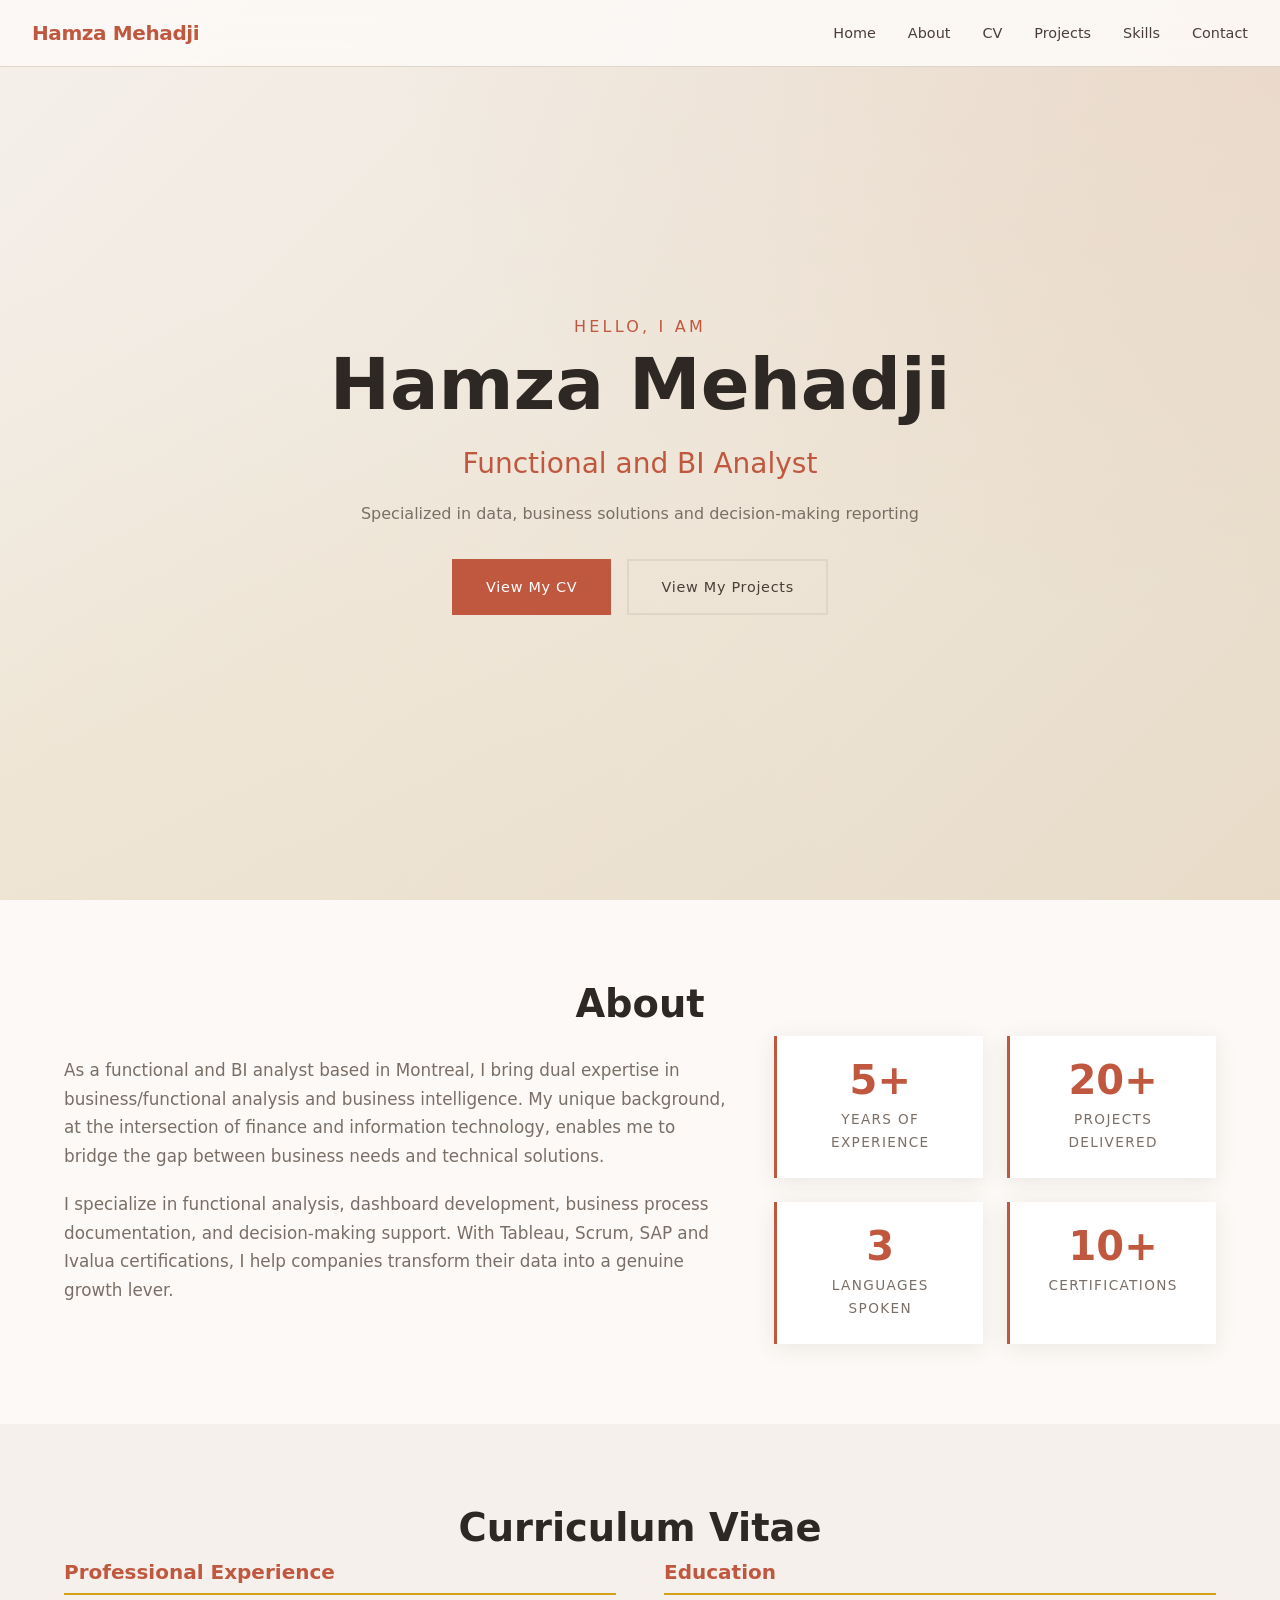
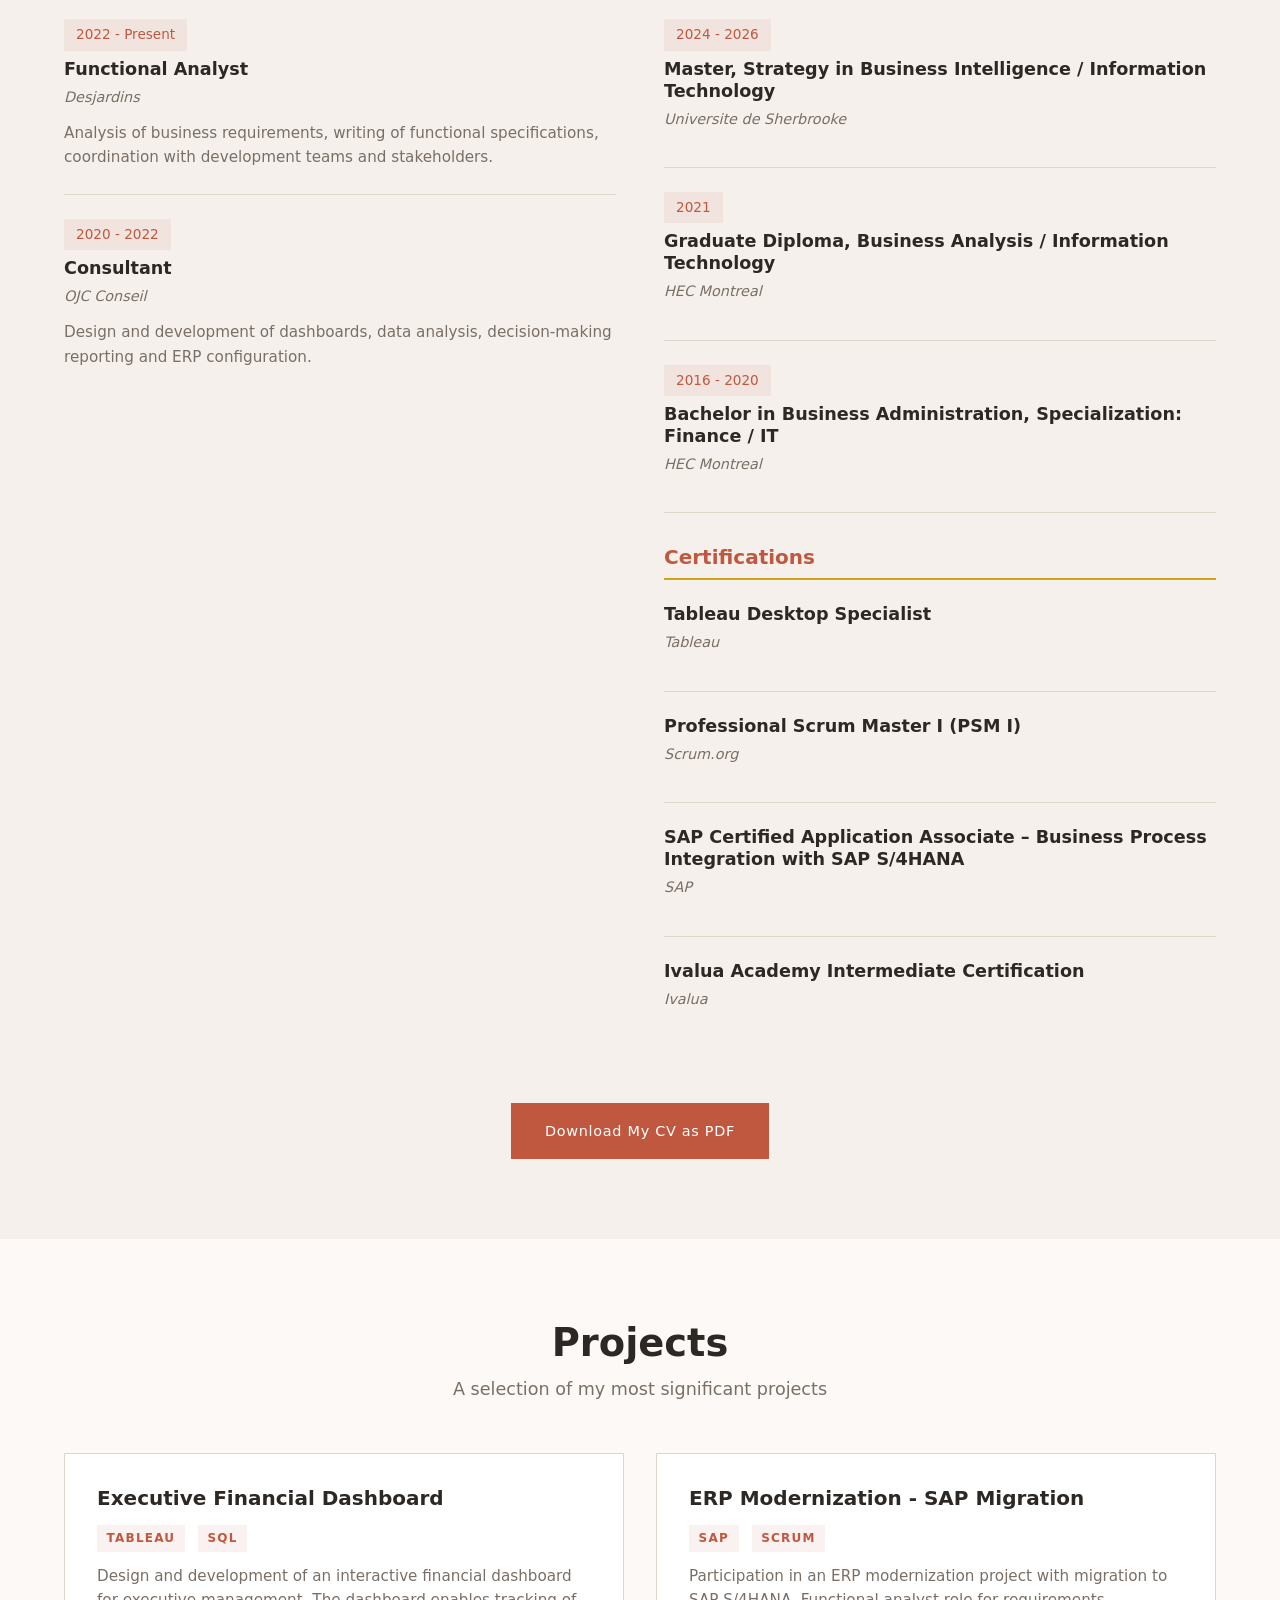
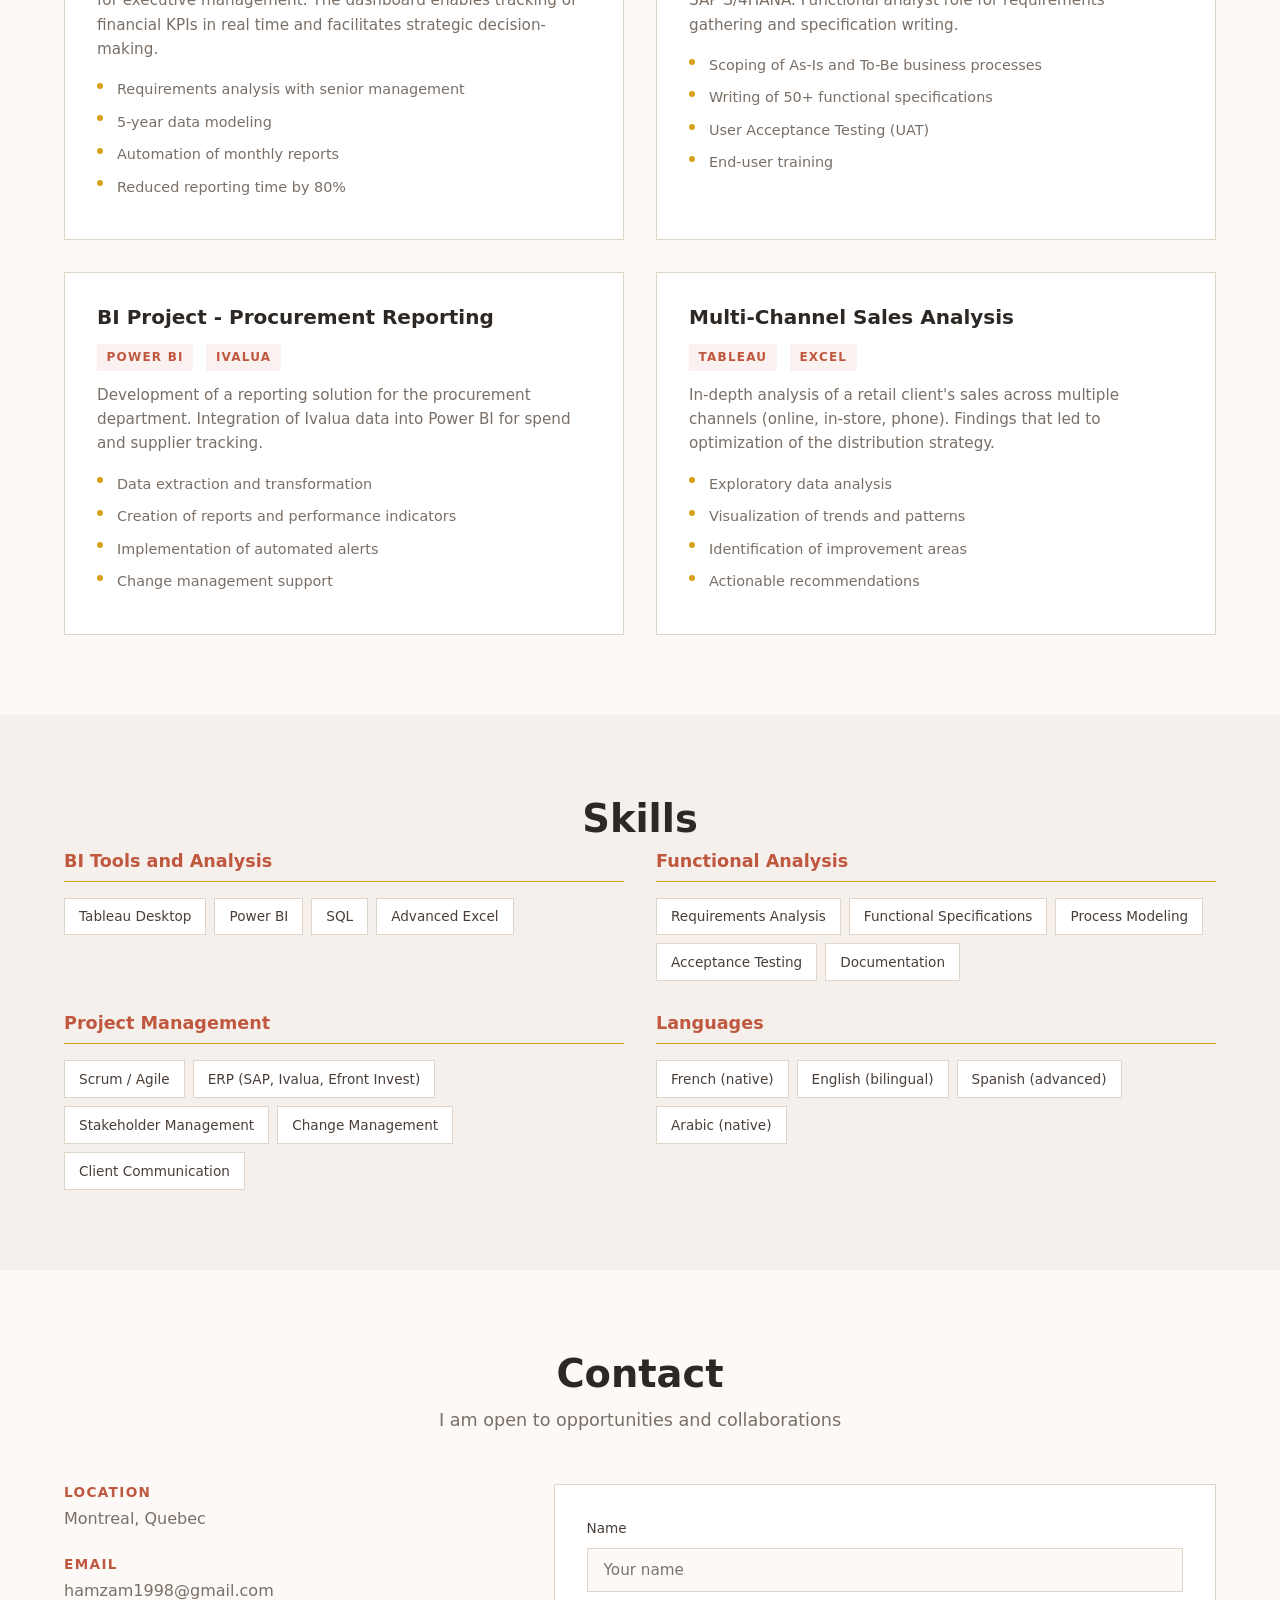
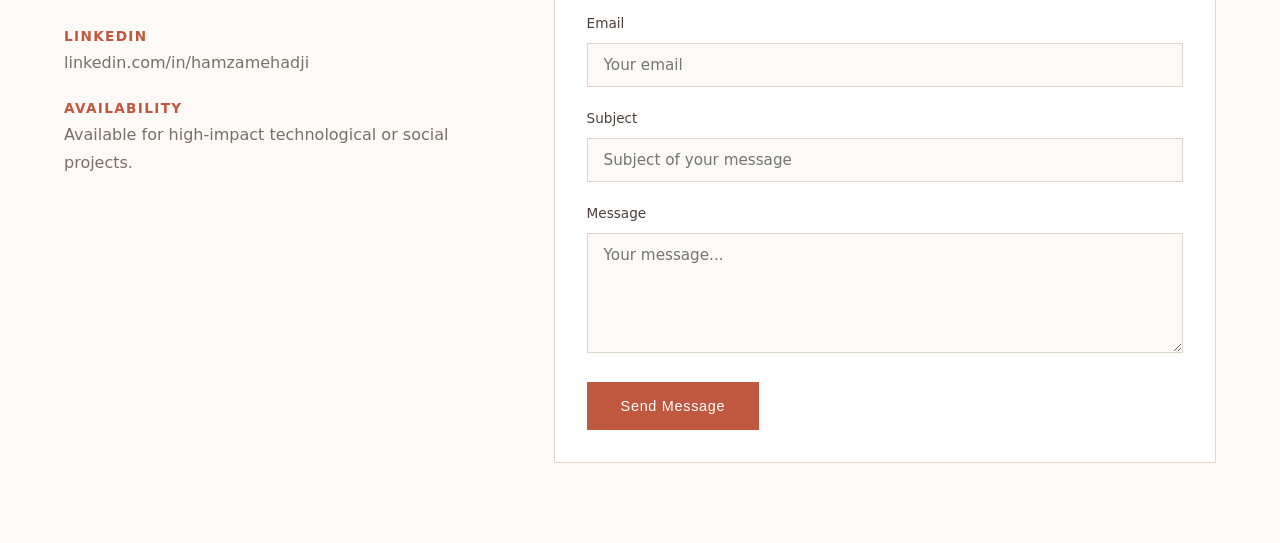
==== index-en.html @ 63c379a2 "Add English version of portfolio (index-en.html)" ====
<!DOCTYPE html>
<html lang="en">
<head>
 <meta charset="UTF-8">
 <meta name="viewport" content="width=device-width, initial-scale=1.0">
 <meta name="description" content="Portfolio of Hamza Mehadji - Functional and BI Analyst in Montreal">
 <title>Hamza Mehadji | Functional and BI Analyst</title>
 <link rel="stylesheet" href="styles.css">
</head>
<body>
 <!-- Navigation -->
 <nav class="navbar">
 <a href="#" class="logo">Hamza Mehadji</a>
 <ul class="nav-links">
  <li><a href="#accueil">Home</a></li>
  <li><a href="#apropos">About</a></li>
  <li><a href="#cv">CV</a></li>
  <li><a href="#projets">Projects</a></li>
  <li><a href="#competences">Skills</a></li>
  <li><a href="#contact">Contact</a></li>
 </ul>
 <button class="nav-toggle" aria-label="Menu">☰</button>
 </nav>

 <!-- Accueil / Hero -->
 <header id="accueil" class="hero">
 <div class="hero-content">
  <h1 class="hero-greeting">Hello, I am</h1>
  <h2 class="hero-name">Hamza Mehadji</h2>
  <p class="hero-title">Functional and BI Analyst</p>
  <p class="hero-subtitle">Specialized in data, business solutions and decision-making reporting</p>
  <div class="hero-buttons">
   <a href="#cv" class="btn btn-primary">View My CV</a>
   <a href="#projets" class="btn btn-secondary">View My Projects</a>
  </div>
 </div>
 </header>

 <!-- A propos -->
 <section id="apropos" class="section">
 <div class="container">
  <h2 class="section-title">About</h2>
  <div class="about-content">
   <div class="about-text">
    <p>As a functional and BI analyst based in Montreal, I bring dual expertise in business/functional analysis and business intelligence. My unique background, at the intersection of finance and information technology, enables me to bridge the gap between business needs and technical solutions.</p>
    <p>I specialize in functional analysis, dashboard development, business process documentation, and decision-making support. With Tableau, Scrum, SAP and Ivalua certifications, I help companies transform their data into a genuine growth lever.</p>
   </div>
   <div class="about-stats">
    <div class="stat-card">
     <span class="stat-number">5+</span>
     <span class="stat-label">Years of Experience</span>
    </div>
    <div class="stat-card">
     <span class="stat-number">20+</span>
     <span class="stat-label">Projects Delivered</span>
    </div>
    <div class="stat-card">
     <span class="stat-number">3</span>
     <span class="stat-label">Languages Spoken</span>
    </div>
    <div class="stat-card">
     <span class="stat-number">10+</span>
     <span class="stat-label">Certifications</span>
    </div>
   </div>
  </div>
 </div>
 </section>

 <!-- CV -->
 <section id="cv" class="section section-alt">
 <div class="container">
  <h2 class="section-title">Curriculum Vitae</h2>
  <div class="cv-wrapper">
   <!-- Experience -->
   <div class="cv-column">
    <h3 class="cv-heading">Professional Experience</h3>
    <div class="cv-item">
     <span class="cv-date">2022 - Present</span>
     <h4 class="cv-role">Functional Analyst</h4>
     <span class="cv-company">Desjardins</span>
     <p>Analysis of business requirements, writing of functional specifications, coordination with development teams and stakeholders.</p>
    </div>
    <div class="cv-item">
     <span class="cv-date">2020 - 2022</span>
     <h4 class="cv-role">Consultant</h4>
     <span class="cv-company">OJC Conseil</span>
     <p>Design and development of dashboards, data analysis, decision-making reporting and ERP configuration.</p>
    </div>
   </div>
   <!-- Formation -->
   <div class="cv-column">
    <h3 class="cv-heading">Education</h3>
    <div class="cv-item">
     <span class="cv-date">2024 - 2026</span>
     <h4 class="cv-role">Master, Strategy in Business Intelligence / Information Technology</h4>
     <span class="cv-company">Universite de Sherbrooke</span>
    </div>
    <div class="cv-item">
     <span class="cv-date">2021</span>
     <h4 class="cv-role">Graduate Diploma, Business Analysis / Information Technology</h4>
     <span class="cv-company">HEC Montreal</span>
    </div>
    <div class="cv-item">
     <span class="cv-date">2016 - 2020</span>
     <h4 class="cv-role">Bachelor in Business Administration, Specialization: Finance / IT</h4>
     <span class="cv-company">HEC Montreal</span>
    </div>
    <h3 class="cv-heading" style="margin-top:2rem;">Certifications</h3>
    <div class="cv-item">
     <h4 class="cv-role">Tableau Desktop Specialist</h4>
     <span class="cv-company">Tableau</span>
    </div>
    <div class="cv-item">
     <h4 class="cv-role">Professional Scrum Master I (PSM I)</h4>
     <span class="cv-company">Scrum.org</span>
    </div>
    <div class="cv-item">
     <h4 class="cv-role">SAP Certified Application Associate – Business Process Integration with SAP S/4HANA</h4>
     <span class="cv-company">SAP</span>
    </div>
    <div class="cv-item">
     <h4 class="cv-role">Ivalua Academy Intermediate Certification</h4>
     <span class="cv-company">Ivalua</span>
    </div>
   </div>
  </div>
  <div class="cv-download" style="text-align:center;margin-top:2rem;">
   <a href="#" class="btn btn-primary">Download My CV as PDF</a>
  </div>
 </div>
 </section>

 <!-- Projets -->
 <section id="projets" class="section">
 <div class="container">
  <h2 class="section-title">Projects</h2>
  <p class="section-subtitle">A selection of my most significant projects</p>
  <div class="projects-grid">
   <!-- Projet 1 -->
   <article class="project-card">
    <div class="project-content">
     <h3 class="project-title">Executive Financial Dashboard</h3>
     <span class="project-tag">Tableau</span>
     <span class="project-tag">SQL</span>
     <p>Design and development of an interactive financial dashboard for executive management. The dashboard enables tracking of financial KPIs in real time and facilitates strategic decision-making.</p>
     <ul class="project-highlights">
      <li>Requirements analysis with senior management</li>
      <li>5-year data modeling</li>
      <li>Automation of monthly reports</li>
      <li>Reduced reporting time by 80%</li>
     </ul>
    </div>
   </article>
   <!-- Projet 2 -->
   <article class="project-card">
    <div class="project-content">
     <h3 class="project-title">ERP Modernization - SAP Migration</h3>
     <span class="project-tag">SAP</span>
     <span class="project-tag">Scrum</span>
     <p>Participation in an ERP modernization project with migration to SAP S/4HANA. Functional analyst role for requirements gathering and specification writing.</p>
     <ul class="project-highlights">
      <li>Scoping of As-Is and To-Be business processes</li>
      <li>Writing of 50+ functional specifications</li>
      <li>User Acceptance Testing (UAT)</li>
      <li>End-user training</li>
     </ul>
    </div>
   </article>
   <!-- Projet 3 -->
   <article class="project-card">
    <div class="project-content">
     <h3 class="project-title">BI Project - Procurement Reporting</h3>
     <span class="project-tag">Power BI</span>
     <span class="project-tag">Ivalua</span>
     <p>Development of a reporting solution for the procurement department. Integration of Ivalua data into Power BI for spend and supplier tracking.</p>
     <ul class="project-highlights">
      <li>Data extraction and transformation</li>
      <li>Creation of reports and performance indicators</li>
      <li>Implementation of automated alerts</li>
      <li>Change management support</li>
     </ul>
    </div>
   </article>
   <!-- Projet 4 -->
   <article class="project-card">
    <div class="project-content">
     <h3 class="project-title">Multi-Channel Sales Analysis</h3>
     <span class="project-tag">Tableau</span>
     <span class="project-tag">Excel</span>
     <p>In-depth analysis of a retail client's sales across multiple channels (online, in-store, phone). Findings that led to optimization of the distribution strategy.</p>
     <ul class="project-highlights">
      <li>Exploratory data analysis</li>
      <li>Visualization of trends and patterns</li>
      <li>Identification of improvement areas</li>
      <li>Actionable recommendations</li>
     </ul>
    </div>
   </article>
  </div>
 </div>
 </section>

 <!-- Competences -->
 <section id="competences" class="section section-alt">
 <div class="container">
  <h2 class="section-title">Skills</h2>
  <div class="skills-grid">
   <!-- Competences techniques -->
   <div class="skills-category">
    <h3 class="skills-category-title">BI Tools and Analysis</h3>
    <div class="skills-list">
     <span class="skill-tag">Tableau Desktop</span>
     <span class="skill-tag">Power BI</span>
     <span class="skill-tag">SQL</span>
     <span class="skill-tag">Advanced Excel</span>
    </div>
   </div>
   <!-- Competences fonctionnelles -->
   <div class="skills-category">
    <h3 class="skills-category-title">Functional Analysis</h3>
    <div class="skills-list">
     <span class="skill-tag">Requirements Analysis</span>
     <span class="skill-tag">Functional Specifications</span>
     <span class="skill-tag">Process Modeling</span>
     <span class="skill-tag">Acceptance Testing</span>
     <span class="skill-tag">Documentation</span>
    </div>
   </div>
   <!-- Competences gestion -->
   <div class="skills-category">
    <h3 class="skills-category-title">Project Management</h3>
    <div class="skills-list">
     <span class="skill-tag">Scrum / Agile</span>
     <span class="skill-tag">ERP (SAP, Ivalua, Efront Invest)</span>
     <span class="skill-tag">Stakeholder Management</span>
     <span class="skill-tag">Change Management</span>
     <span class="skill-tag">Client Communication</span>
    </div>
   </div>
   <!-- Langues -->
   <div class="skills-category">
    <h3 class="skills-category-title">Languages</h3>
    <div class="skills-list">
     <span class="skill-tag">French (native)</span>
     <span class="skill-tag">English (bilingual)</span>
     <span class="skill-tag">Spanish (advanced)</span>
     <span class="skill-tag">Arabic (native)</span>
    </div>
   </div>
  </div>
 </div>
 </section>

 <!-- Contact -->
 <section id="contact" class="section">
 <div class="container">
  <h2 class="section-title">Contact</h2>
  <p class="section-subtitle">I am open to opportunities and collaborations</p>
  <div class="contact-wrapper">
   <div class="contact-info">
    <div class="contact-item">
     <h4>Location</h4>
     <p>Montreal, Quebec</p>
    </div>
    <div class="contact-item">
     <h4>Email</h4>
     <a href="mailto:contact@hamzamehadji.com">hamzam1998@gmail.com</a>
    </div>
    <div class="contact-item">
     <h4>LinkedIn</h4>
     <a href="https://linkedin.com/in/hamzamehadji" target="_blank" rel="noopener">linkedin.com/in/hamzamehadji</a>
    </div>
    <div class="contact-item">
     <h4>Availability</h4>
     <p>Available for high-impact technological or social projects.</p>
    </div>
   </div>
   <form class="contact-form" action="https://formspree.io/f/xbjqlewv" method="POST">
    <div class="form-group">
     <label for="name">Name</label>
     <input type="text" id="name" name="name" placeholder="Your name" required>
    </div>
    <div class="form-group">
     <label for="email">Email</label>
     <input type="email" id="email" name="email" placeholder="Your email" required>
    </div>
    <div class="form-group">
     <label for="subject">Subject</label>
     <input type="text" id="subject" name="subject" placeholder="Subject of your message" required>
    </div>
    <div class="form-group">
     <label for="message">Message</label>
     <textarea id="message" name="message" rows="5" placeholder="Your message..." required></textarea>
    </div>
    <button type="submit" class="btn btn-primary">Send Message</button>
   </form>
  </div>
 </div>
 </section>
</body>
</html>
---- styles.css ----
/* ===================================
   Styles personnalisés - Portfolio Hamza Mehadi
   Palette naturelle: terracotta, ocre, beige
   =================================== */

/* --- Variables CSS --- */
:root {
    --color-bg: #fcf9f6;
    --color-bg-alt: #f5f0eb;
    --color-bg-dark: #2d2824;
    --color-text: #4a3f38;
    --color-text-light: #7a6f66;
    --color-text-muted: #a89f97;
    --color-accent: #c05840;
    --color-accent-hover: #a04830;
    --color-terracotta: #c05840;
    --color-ocre: #d4a017;
    --color-sand: #e8dcc8;
    --color-sage: #8f9e8a;
    --color-stone: #5d4e46;
    --color-border: #e0d5c9;
    --color-shadow: rgba(93, 78, 70, 0.1);
    --font-main: 'Inter', system-ui, -apple-system, sans-serif;
    --font-heading: 'Inter', system-ui, sans-serif;
    --max-width: 1200px;
    --transition: all 0.3s ease;
}

/* --- Reset et base --- */
*,
*::before,
*::after {
    margin: 0;
    padding: 0;
    box-sizing: border-box;
}

html {
    scroll-behavior: smooth;
}

body {
    font-family: var(--font-main);
    font-size: 16px;
    line-height: 1.7;
    color: var(--color-text);
    background-color: var(--color-bg);
    overflow-x: hidden;
}

h1, h2, h3, h4, h5, h6 {
    font-family: var(--font-heading);
    font-weight: 600;
    line-height: 1.25;
    color: var(--color-bg-dark);
}

a {
    text-decoration: none;
    color: inherit;
    transition: var(--transition);
}

img {
    max-width: 100%;
    height: auto;
}

ul {
    list-style: none;
}

.container {
    max-width: var(--max-width);
    margin: 0 auto;
    padding: 0 1.5rem;
}

/* --- Navigation --- */
.navbar {
    position: fixed;
    top: 0;
    left: 0;
    right: 0;
    display: flex;
    justify-content: space-between;
    align-items: center;
    padding: 1rem 2rem;
    background: rgba(252, 249, 246, 0.92);
    backdrop-filter: blur(12px);
    border-bottom: 1px solid var(--color-border);
    z-index: 1000;
}

.navbar .logo {
    font-size: 1.25rem;
    font-weight: 700;
    color: var(--color-accent);
    letter-spacing: -0.02em;
}

.nav-links {
    display: flex;
    gap: 2rem;
}

.nav-links a {
    font-size: 0.9rem;
    font-weight: 500;
    color: var(--color-text);
    position: relative;
    padding: 0.25rem 0;
}

.nav-links a::after {
    content: '';
    position: absolute;
    bottom: 0;
    left: 0;
    width: 0;
    height: 2px;
    background: var(--color-terracotta);
    transition: width 0.3s ease;
}

.nav-links a:hover,
.nav-links a:hover::after {
    color: var(--color-accent);
    width: 100%;
}

.nav-toggle {
    display: none;
    background: none;
    border: none;
    font-size: 1.5rem;
    color: var(--color-text);
    cursor: pointer;
}

/* --- Hero --- */
.hero {
    min-height: 100vh;
    display: flex;
    align-items: center;
    justify-content: center;
    padding: 6rem 1.5rem 4rem;
    background: linear-gradient(135deg, var(--color-bg-alt) 0%, var(--color-sand) 100%);
    position: relative;
}

.hero::before {
    content: '';
    position: absolute;
    top: 0;
    left: 0;
    right: 0;
    bottom: 0;
    background-image: radial-gradient(ellipse at top right, rgba(192, 88, 64, 0.08) 0%, transparent 50%),
                      radial-gradient(ellipse at bottom left, rgba(212, 160, 23, 0.05) 0%, transparent 50%);
    pointer-events: none;
}

.hero-content {
    text-align: center;
    max-width: 800px;
    position: relative;
    z-index: 1;
}

.hero-greeting {
    font-size: 1rem;
    font-weight: 400;
    color: var(--color-accent);
    text-transform: uppercase;
    letter-spacing: 0.2em;
    margin-bottom: 0.5rem;
}

.hero-name {
    font-size: clamp(2.5rem, 6vw, 4.5rem);
    font-weight: 700;
    color: var(--color-bg-dark);
    line-height: 1.1;
    margin-bottom: 1rem;
}

.hero-title {
    font-size: clamp(1.25rem, 2.5vw, 1.75rem);
    font-weight: 500;
    color: var(--color-terracotta);
    margin-bottom: 0.75rem;
}

.hero-subtitle {
    font-size: 1rem;
    color: var(--color-text-light);
    margin-bottom: 2rem;
    max-width: 600px;
    margin-left: auto;
    margin-right: auto;
}

.hero-buttons {
    display: flex;
    gap: 1rem;
    justify-content: center;
    flex-wrap: wrap;
}

/* --- Boutons --- */
.btn {
    display: inline-block;
    padding: 0.875rem 2rem;
    font-size: 0.9rem;
    font-weight: 500;
    border-radius: 0;
    cursor: pointer;
    transition: var(--transition);
    letter-spacing: 0.05em;
}

.btn-primary {
    background: var(--color-accent);
    color: white;
    border: 2px solid var(--color-accent);
}

.btn-primary:hover {
    background: var(--color-accent-hover);
    border-color: var(--color-accent-hover);
    transform: translateY(-2px);
    box-shadow: 0 4px 20px var(--color-shadow);
}

.btn-secondary {
    background: transparent;
    color: var(--color-text);
    border: 2px solid var(--color-border);
}

.btn-secondary:hover {
    border-color: var(--color-accent);
    color: var(--color-accent);
    transform: translateY(-2px);
}

/* --- Sections --- */
.section {
    padding: 5rem 0;
}

.section-alt {
    background: var(--color-bg-alt);
}

.section-title {
    font-size: clamp(1.75rem, 3vw, 2.5rem);
    font-weight: 700;
    color: var(--color-bg-dark);
    margin-bottom: 0.5rem;
    text-align: center;
}

.section-subtitle {
    text-align: center;
    color: var(--color-text-light);
    margin-bottom: 3rem;
    max-width: 600px;
    margin-left: auto;
    margin-right: auto;
    font-size: 1.1rem;
}

/* --- A propos --- */
.about-content {
    display: grid;
    grid-template-columns: 1.2fr 0.8fr;
    gap: 3rem;
    align-items: center;
}

.about-text p {
    margin-bottom: 1.25rem;
    color: var(--color-text-light);
    font-size: 1.05rem;
}

.about-stats {
    display: grid;
    grid-template-columns: repeat(2, 1fr);
    gap: 1.5rem;
}

.stat-card {
    background: white;
    padding: 1.5rem;
    border-radius: 0;
    border-left: 3px solid var(--color-accent);
    box-shadow: 0 4px 20px var(--color-shadow);
    text-align: center;
    transition: var(--transition);
}

.stat-card:hover {
    transform: translateY(-4px);
    box-shadow: 0 8px 30px var(--color-shadow);
}

.stat-number {
    display: block;
    font-size: 2.5rem;
    font-weight: 700;
    color: var(--color-accent);
    line-height: 1;
}

.stat-label {
    display: block;
    font-size: 0.85rem;
    color: var(--color-text-light);
    margin-top: 0.5rem;
    text-transform: uppercase;
    letter-spacing: 0.1em;
}

/* --- CV --- */
.cv-wrapper {
    display: grid;
    grid-template-columns: repeat(2, 1fr);
    gap: 3rem;
}

.cv-heading {
    font-size: 1.25rem;
    color: var(--color-accent);
    margin-bottom: 1.5rem;
    padding-bottom: 0.5rem;
    border-bottom: 2px solid var(--color-ocre);
}

.cv-item {
    margin-bottom: 1.5rem;
    padding-bottom: 1.5rem;
    border-bottom: 1px solid var(--color-border);
}

.cv-item:last-child {
    border-bottom: none;
}

.cv-date {
    display: inline-block;
    font-size: 0.85rem;
    font-weight: 500;
    color: var(--color-terracotta);
    background: rgba(192, 88, 64, 0.08);
    padding: 0.25rem 0.75rem;
    margin-bottom: 0.5rem;
}

.cv-role {
    font-size: 1.1rem;
    font-weight: 600;
    color: var(--color-bg-dark);
    margin-bottom: 0.25rem;
}

.cv-company {
    display: block;
    font-size: 0.9rem;
    color: var(--color-text-light);
    font-style: italic;
    margin-bottom: 0.75rem;
}

.cv-item p {
    font-size: 0.95rem;
    color: var(--color-text-light);
    line-height: 1.6;
}

/* --- Projets --- */
.projects-grid {
    display: grid;
    grid-template-columns: repeat(2, 1fr);
    gap: 2rem;
}

.project-card {
    background: white;
    border: 1px solid var(--color-border);
    overflow: hidden;
    transition: var(--transition);
}

.project-card:hover {
    border-color: var(--color-terracotta);
    box-shadow: 0 8px 30px var(--color-shadow);
    transform: translateY(-4px);
}

.project-content {
    padding: 2rem;
}

.project-title {
    font-size: 1.25rem;
    font-weight: 600;
    color: var(--color-bg-dark);
    margin-bottom: 0.75rem;
}

.project-tag {
    display: inline-block;
    font-size: 0.75rem;
    font-weight: 600;
    text-transform: uppercase;
    letter-spacing: 0.1em;
    color: var(--color-terracotta);
    background: rgba(192, 88, 64, 0.08);
    padding: 0.2rem 0.6rem;
    margin-right: 0.5rem;
    margin-bottom: 0.75rem;
}

.project-content p {
    color: var(--color-text-light);
    font-size: 0.95rem;
    line-height: 1.6;
    margin-bottom: 1rem;
}

.project-highlights {
    list-style: none;
}

.project-highlights li {
    position: relative;
    padding-left: 1.25rem;
    margin-bottom: 0.5rem;
    color: var(--color-text-light);
    font-size: 0.9rem;
}

.project-highlights li::before {
    content: '';
    position: absolute;
    left: 0;
    top: 0.4em;
    width: 6px;
    height: 6px;
    background: var(--color-ocre);
    border-radius: 50%;
}

/* --- Competences --- */
.skills-grid {
    display: grid;
    grid-template-columns: repeat(2, 1fr);
    gap: 2rem;
}

.skills-category-title {
    font-size: 1.1rem;
    font-weight: 600;
    color: var(--color-terracotta);
    margin-bottom: 1rem;
    padding-bottom: 0.5rem;
    border-bottom: 1px solid var(--color-ocre);
}

.skills-list {
    display: flex;
    flex-wrap: wrap;
    gap: 0.5rem;
}

.skill-tag {
    display: inline-block;
    font-size: 0.85rem;
    color: var(--color-text);
    background: white;
    border: 1px solid var(--color-border);
    padding: 0.4rem 0.875rem;
    transition: var(--transition);
}

.skill-tag:hover {
    border-color: var(--color-accent);
    color: var(--color-accent);
    transform: translateY(-2px);
}

/* --- Contact --- */
.contact-wrapper {
    display: grid;
    grid-template-columns: 0.8fr 1.2fr;
    gap: 3rem;
}

.contact-item {
    margin-bottom: 1.5rem;
}

.contact-item h4 {
    font-size: 0.85rem;
    text-transform: uppercase;
    letter-spacing: 0.1em;
    color: var(--color-terracotta);
    margin-bottom: 0.25rem;
}

.contact-item p,
.contact-item a {
    color: var(--color-text-light);
    font-size: 1rem;
}

.contact-item a:hover {
    color: var(--color-accent);
}

.contact-form {
    background: white;
    padding: 2rem;
    border: 1px solid var(--color-border);
}

.form-group {
    margin-bottom: 1.25rem;
}

.form-group label {
    display: block;
    font-size: 0.85rem;
    font-weight: 500;
    color: var(--color-text);
    margin-bottom: 0.5rem;
}

.form-group input,
.form-group textarea {
    width: 100%;
    padding: 0.75rem 1rem;
    font-size: 0.95rem;
    font-family: inherit;
    color: var(--color-text);
    background: var(--color-bg);
    border: 1px solid var(--color-border);
    transition: var(--transition);
}

.form-group input:focus,
.form-group textarea:focus {
    outline: none;
    border-color: var(--color-accent);
    box-shadow: 0 0 0 3px rgba(192, 88, 64, 0.1);
}

.form-group textarea {
    resize: vertical;
    min-height: 120px;
}


/* --- Bouton submit --- */
.form-group button[type="submit"] {
  background: var(--color-terracotta);
  color: white;
  border: none;
  padding: 0.875rem 2rem;
  font-size: 1rem;
  font-weight: 600;
  cursor: pointer;
  transition: var(--transition);
  width: 100%;
  margin-top: 0.5rem;
}

.form-group button[type="submit"]:hover {
  background: var(--color-accent);
  transform: translateY(-2px);
}

/* --- Footer --- */
.footer {
  background: var(--color-bg-dark);
  color: var(--color-text-light);
  padding: 3rem 1.5rem 1.5rem;
  text-align: center;
}

.footer-content {
  max-width: var(--max-width);
  margin: 0 auto;
}

.footer p {
  font-size: 0.9rem;
  margin: 0;
}

.footer a {
  color: var(--color-text-light);
  transition: var(--transition);
}

.footer a:hover {
  color: var(--color-accent);
}

/* --- Animations --- */
@keyframes fadeIn {
  from {
    opacity: 0;
    transform: translateY(20px);
  }
  to {
    opacity: 1;
    transform: translateY(0);
  }
}

.animate-fade-in {
  animation: fadeIn 0.8s ease forwards;
}

/* --- Media Queries --- */
@media (max-width: 900px) {
  .section-title::after {
    width: 50px;
  }

  .hero-content {
    padding: 0 1.5rem;
  }

  .grid-columns {
    grid-template-columns: 1fr;
  }

  .project-list {
    grid-template-columns: 1fr;
  }

  .contact-grid {
    grid-template-columns: 1fr;
  }
}

@media (max-width: 600px) {
  :root {
    font-size: 14px;
  }

  .hero-name {
    font-size: 2.5rem;
  }

  .hero-title {
    font-size: 1.1rem;
  }

  .social-links {
    gap: 1rem;
  }

  .section-title {
    font-size: 1.8rem;
  }

  .project-title {
    font-size: 1.1rem;
  }

  .nav-links {
    flex-direction: column;
    gap: 1rem;
  }

  .footer {
    padding: 2rem 1rem 1rem;
  }
}

/* --- Utility Classes --- */
.text-center { text-align: center; }
.mb-1 { margin-bottom: 0.5rem; }
.mb-2 { margin-bottom: 1rem; }
.mt-1 { margin-top: 0.5rem; }
.mt-2 { margin-top: 1rem; }
.py-2 { padding-top: 1rem; padding-bottom: 1rem; }
.py-3 { padding-top: 1.5rem; padding-bottom: 1.5rem; }
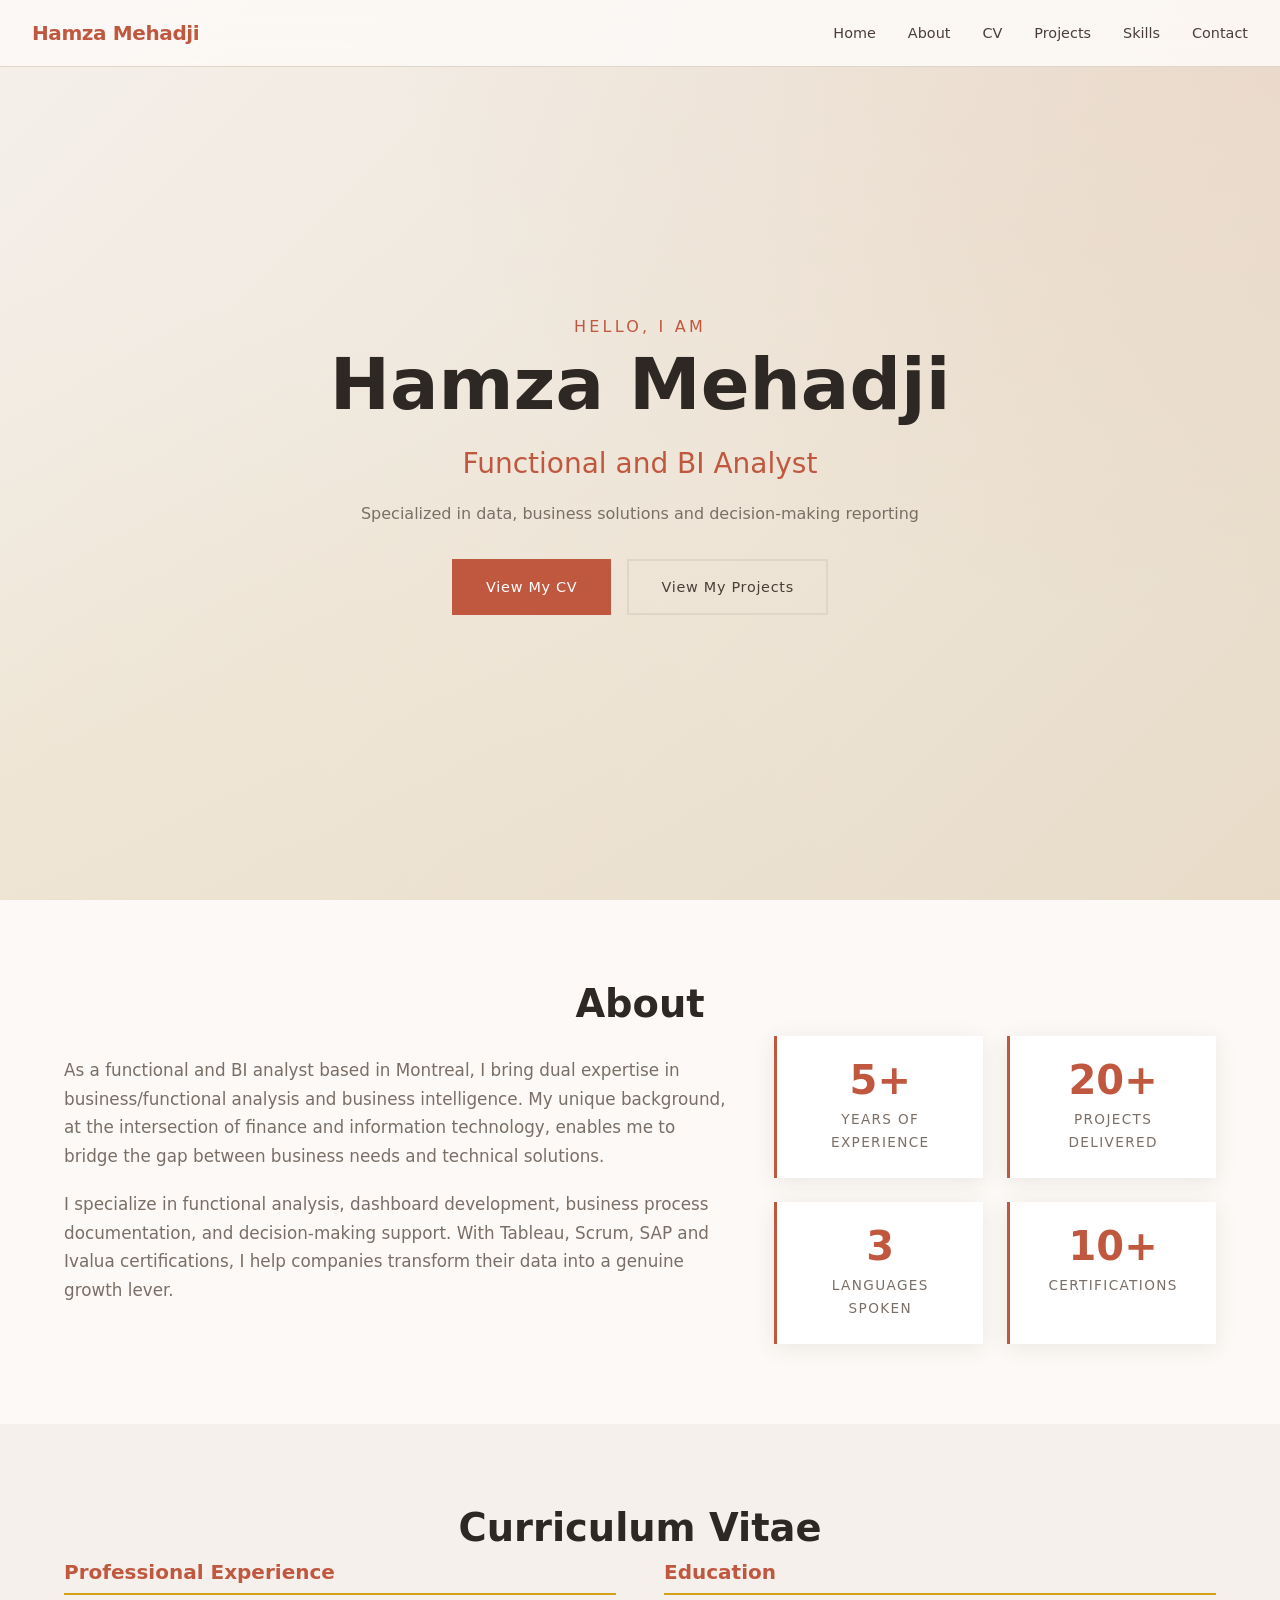
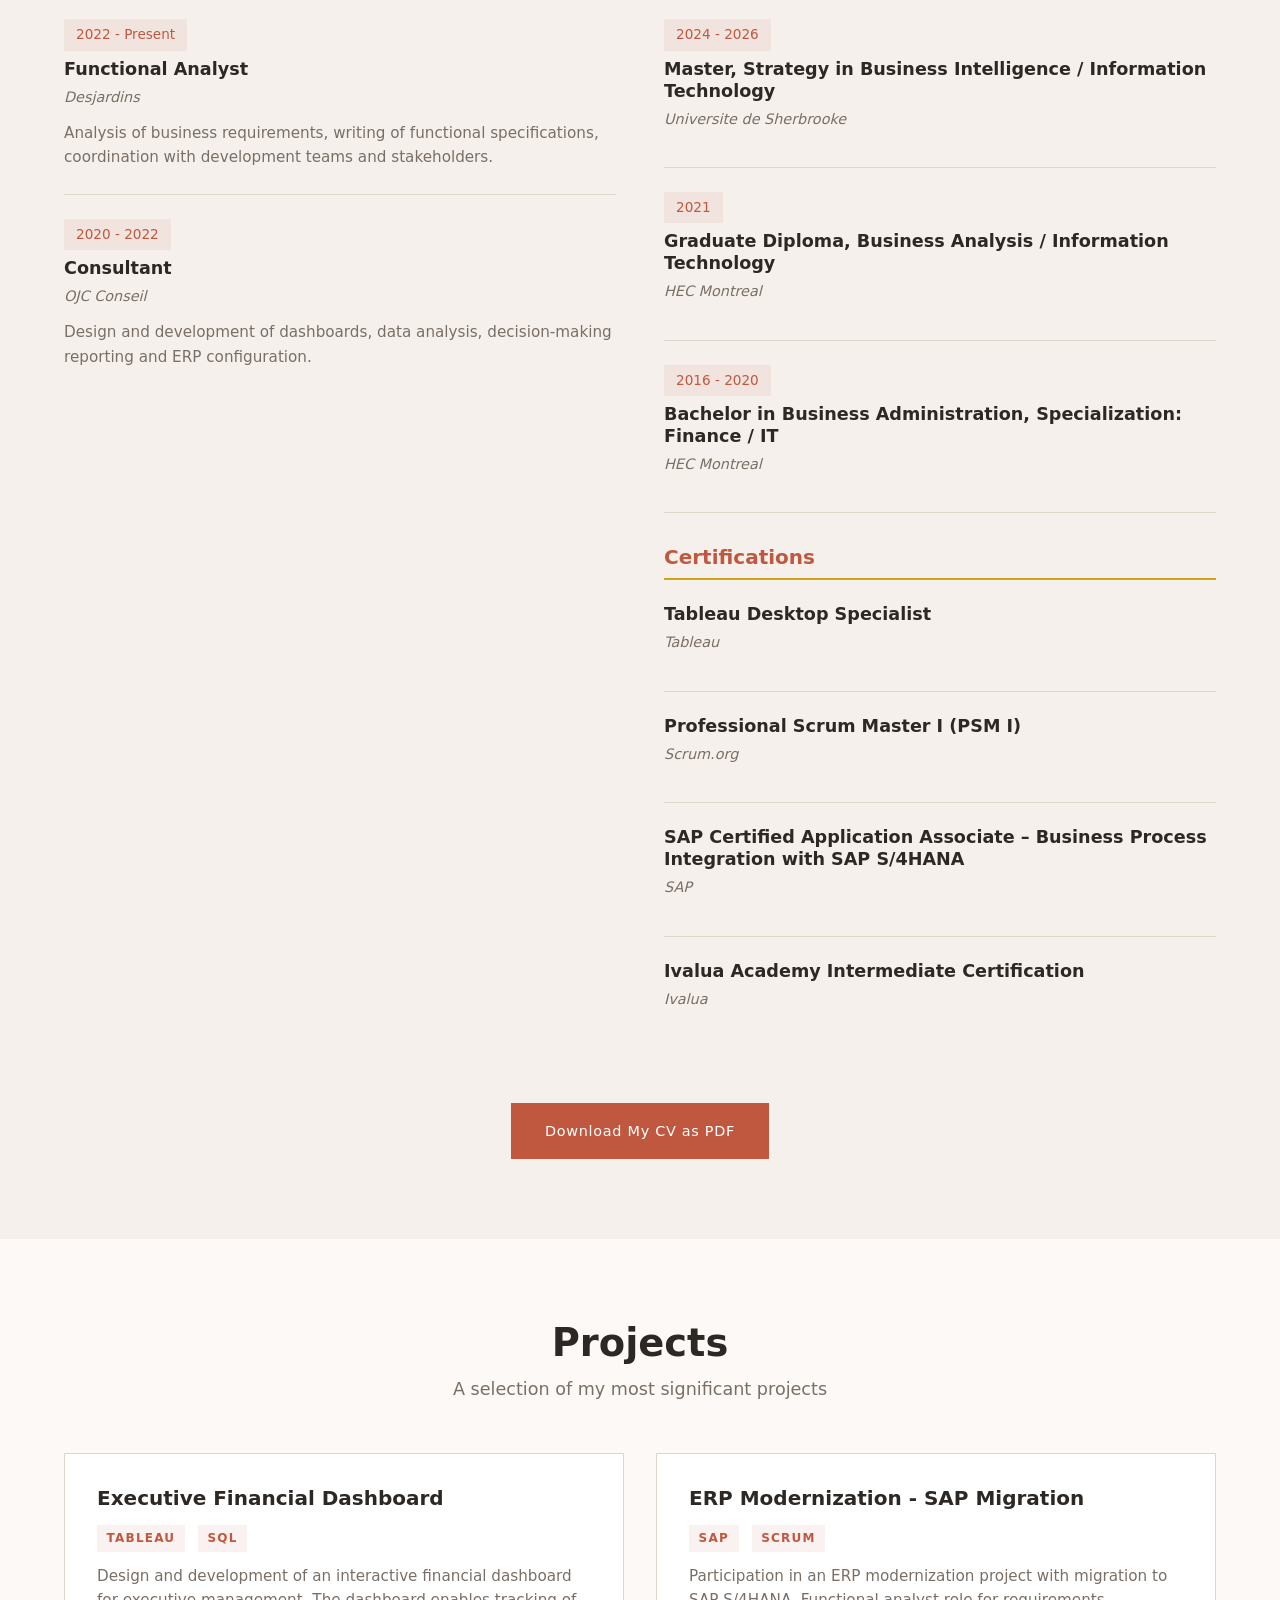
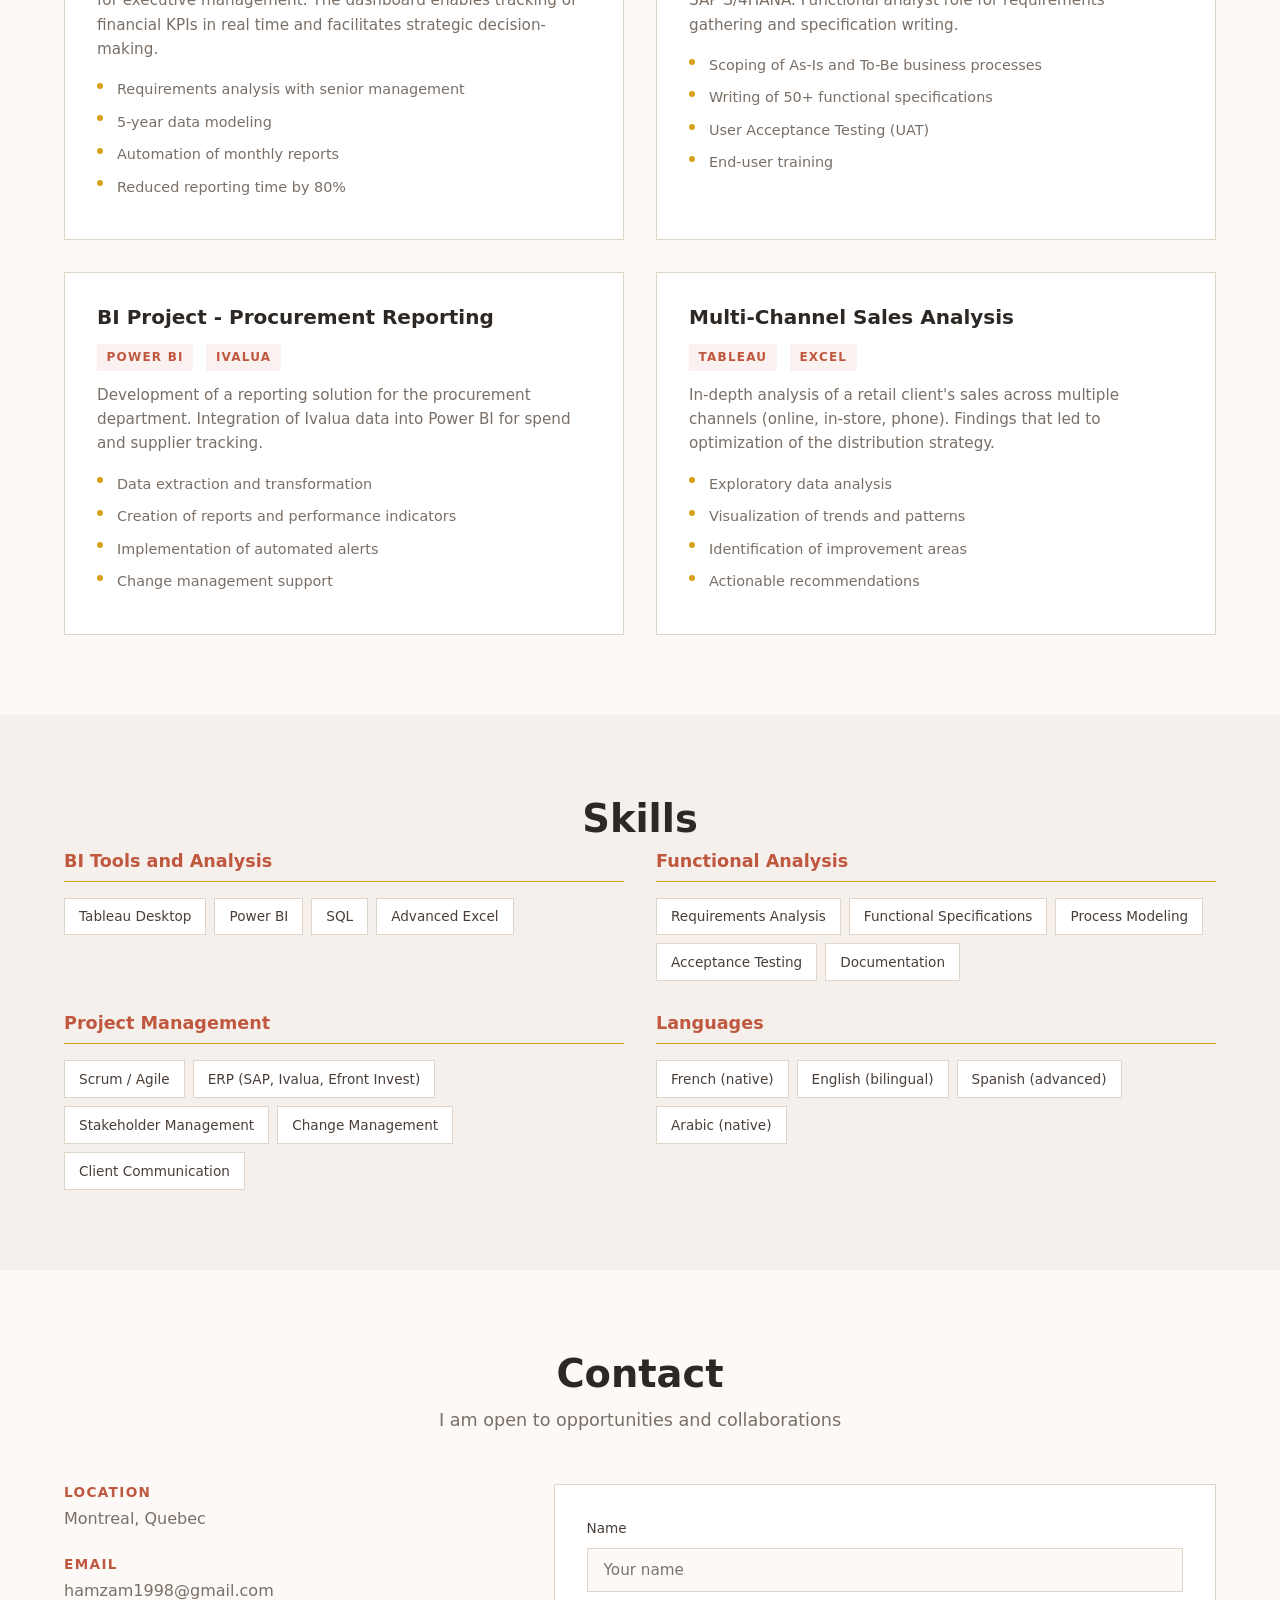
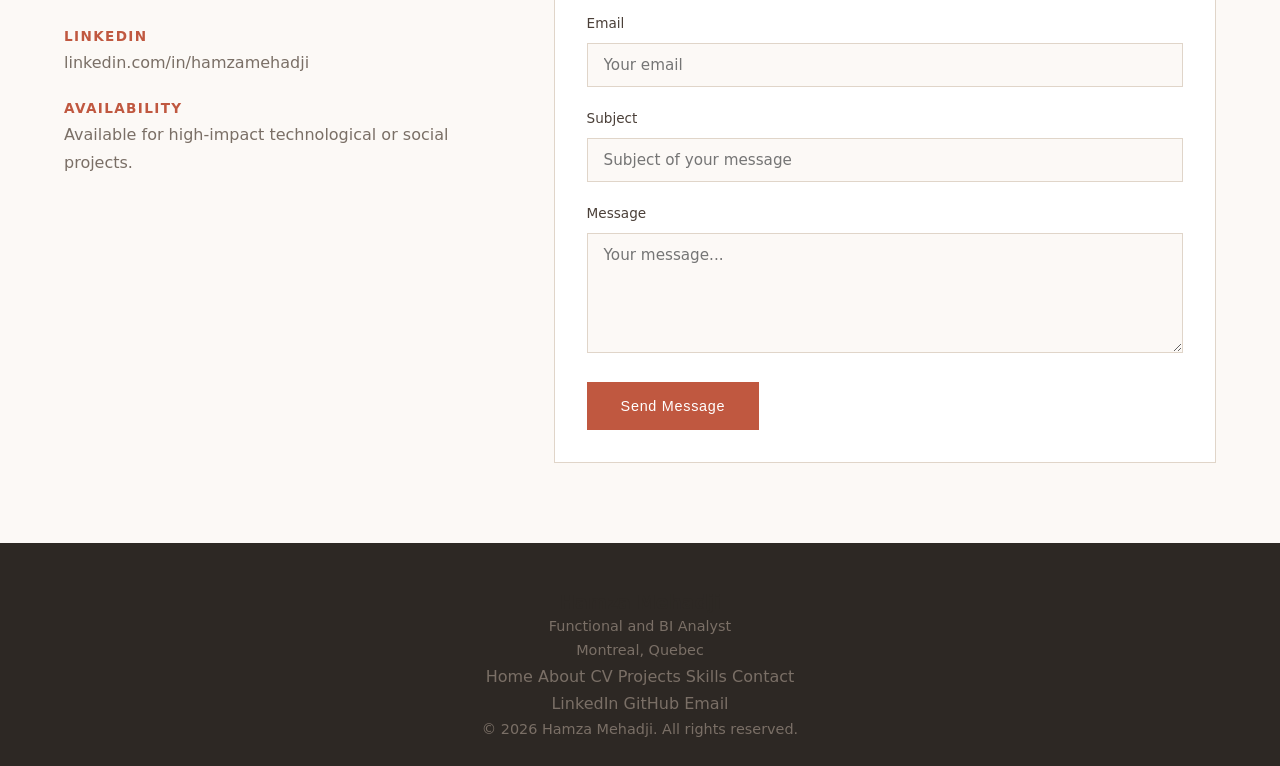
==== commit e7ad5cb7: "Add footer and JavaScript to index-en.html" ====
--- a/index-en.html
+++ b/index-en.html
@@ -1,302 +1,359 @@
 <!DOCTYPE html>
 <html lang="en">
 <head>
- <meta charset="UTF-8">
- <meta name="viewport" content="width=device-width, initial-scale=1.0">
- <meta name="description" content="Portfolio of Hamza Mehadji - Functional and BI Analyst in Montreal">
- <title>Hamza Mehadji | Functional and BI Analyst</title>
- <link rel="stylesheet" href="styles.css">
+    <meta charset="UTF-8">
+    <meta name="viewport" content="width=device-width, initial-scale=1.0">
+    <meta name="description" content="Portfolio of Hamza Mehadji - Functional and BI Analyst in Montreal">
+    <title>Hamza Mehadji | Functional and BI Analyst</title>
+    <link rel="stylesheet" href="styles.css">
 </head>
 <body>
- <!-- Navigation -->
- <nav class="navbar">
- <a href="#" class="logo">Hamza Mehadji</a>
- <ul class="nav-links">
-  <li><a href="#accueil">Home</a></li>
-  <li><a href="#apropos">About</a></li>
-  <li><a href="#cv">CV</a></li>
-  <li><a href="#projets">Projects</a></li>
-  <li><a href="#competences">Skills</a></li>
-  <li><a href="#contact">Contact</a></li>
- </ul>
- <button class="nav-toggle" aria-label="Menu">☰</button>
- </nav>
-
- <!-- Accueil / Hero -->
- <header id="accueil" class="hero">
- <div class="hero-content">
-  <h1 class="hero-greeting">Hello, I am</h1>
-  <h2 class="hero-name">Hamza Mehadji</h2>
-  <p class="hero-title">Functional and BI Analyst</p>
-  <p class="hero-subtitle">Specialized in data, business solutions and decision-making reporting</p>
-  <div class="hero-buttons">
-   <a href="#cv" class="btn btn-primary">View My CV</a>
-   <a href="#projets" class="btn btn-secondary">View My Projects</a>
-  </div>
- </div>
- </header>
-
- <!-- A propos -->
- <section id="apropos" class="section">
- <div class="container">
-  <h2 class="section-title">About</h2>
-  <div class="about-content">
-   <div class="about-text">
-    <p>As a functional and BI analyst based in Montreal, I bring dual expertise in business/functional analysis and business intelligence. My unique background, at the intersection of finance and information technology, enables me to bridge the gap between business needs and technical solutions.</p>
-    <p>I specialize in functional analysis, dashboard development, business process documentation, and decision-making support. With Tableau, Scrum, SAP and Ivalua certifications, I help companies transform their data into a genuine growth lever.</p>
-   </div>
-   <div class="about-stats">
-    <div class="stat-card">
-     <span class="stat-number">5+</span>
-     <span class="stat-label">Years of Experience</span>
-    </div>
-    <div class="stat-card">
-     <span class="stat-number">20+</span>
-     <span class="stat-label">Projects Delivered</span>
-    </div>
-    <div class="stat-card">
-     <span class="stat-number">3</span>
-     <span class="stat-label">Languages Spoken</span>
-    </div>
-    <div class="stat-card">
-     <span class="stat-number">10+</span>
-     <span class="stat-label">Certifications</span>
-    </div>
-   </div>
-  </div>
- </div>
- </section>
-
- <!-- CV -->
- <section id="cv" class="section section-alt">
- <div class="container">
-  <h2 class="section-title">Curriculum Vitae</h2>
-  <div class="cv-wrapper">
-   <!-- Experience -->
-   <div class="cv-column">
-    <h3 class="cv-heading">Professional Experience</h3>
-    <div class="cv-item">
-     <span class="cv-date">2022 - Present</span>
-     <h4 class="cv-role">Functional Analyst</h4>
-     <span class="cv-company">Desjardins</span>
-     <p>Analysis of business requirements, writing of functional specifications, coordination with development teams and stakeholders.</p>
-    </div>
-    <div class="cv-item">
-     <span class="cv-date">2020 - 2022</span>
-     <h4 class="cv-role">Consultant</h4>
-     <span class="cv-company">OJC Conseil</span>
-     <p>Design and development of dashboards, data analysis, decision-making reporting and ERP configuration.</p>
-    </div>
-   </div>
-   <!-- Formation -->
-   <div class="cv-column">
-    <h3 class="cv-heading">Education</h3>
-    <div class="cv-item">
-     <span class="cv-date">2024 - 2026</span>
-     <h4 class="cv-role">Master, Strategy in Business Intelligence / Information Technology</h4>
-     <span class="cv-company">Universite de Sherbrooke</span>
-    </div>
-    <div class="cv-item">
-     <span class="cv-date">2021</span>
-     <h4 class="cv-role">Graduate Diploma, Business Analysis / Information Technology</h4>
-     <span class="cv-company">HEC Montreal</span>
-    </div>
-    <div class="cv-item">
-     <span class="cv-date">2016 - 2020</span>
-     <h4 class="cv-role">Bachelor in Business Administration, Specialization: Finance / IT</h4>
-     <span class="cv-company">HEC Montreal</span>
-    </div>
-    <h3 class="cv-heading" style="margin-top:2rem;">Certifications</h3>
-    <div class="cv-item">
-     <h4 class="cv-role">Tableau Desktop Specialist</h4>
-     <span class="cv-company">Tableau</span>
-    </div>
-    <div class="cv-item">
-     <h4 class="cv-role">Professional Scrum Master I (PSM I)</h4>
-     <span class="cv-company">Scrum.org</span>
-    </div>
-    <div class="cv-item">
-     <h4 class="cv-role">SAP Certified Application Associate – Business Process Integration with SAP S/4HANA</h4>
-     <span class="cv-company">SAP</span>
-    </div>
-    <div class="cv-item">
-     <h4 class="cv-role">Ivalua Academy Intermediate Certification</h4>
-     <span class="cv-company">Ivalua</span>
-    </div>
-   </div>
-  </div>
-  <div class="cv-download" style="text-align:center;margin-top:2rem;">
-   <a href="#" class="btn btn-primary">Download My CV as PDF</a>
-  </div>
- </div>
- </section>
-
- <!-- Projets -->
- <section id="projets" class="section">
- <div class="container">
-  <h2 class="section-title">Projects</h2>
-  <p class="section-subtitle">A selection of my most significant projects</p>
-  <div class="projects-grid">
-   <!-- Projet 1 -->
-   <article class="project-card">
-    <div class="project-content">
-     <h3 class="project-title">Executive Financial Dashboard</h3>
-     <span class="project-tag">Tableau</span>
-     <span class="project-tag">SQL</span>
-     <p>Design and development of an interactive financial dashboard for executive management. The dashboard enables tracking of financial KPIs in real time and facilitates strategic decision-making.</p>
-     <ul class="project-highlights">
-      <li>Requirements analysis with senior management</li>
-      <li>5-year data modeling</li>
-      <li>Automation of monthly reports</li>
-      <li>Reduced reporting time by 80%</li>
-     </ul>
-    </div>
-   </article>
-   <!-- Projet 2 -->
-   <article class="project-card">
-    <div class="project-content">
-     <h3 class="project-title">ERP Modernization - SAP Migration</h3>
-     <span class="project-tag">SAP</span>
-     <span class="project-tag">Scrum</span>
-     <p>Participation in an ERP modernization project with migration to SAP S/4HANA. Functional analyst role for requirements gathering and specification writing.</p>
-     <ul class="project-highlights">
-      <li>Scoping of As-Is and To-Be business processes</li>
-      <li>Writing of 50+ functional specifications</li>
-      <li>User Acceptance Testing (UAT)</li>
-      <li>End-user training</li>
-     </ul>
-    </div>
-   </article>
-   <!-- Projet 3 -->
-   <article class="project-card">
-    <div class="project-content">
-     <h3 class="project-title">BI Project - Procurement Reporting</h3>
-     <span class="project-tag">Power BI</span>
-     <span class="project-tag">Ivalua</span>
-     <p>Development of a reporting solution for the procurement department. Integration of Ivalua data into Power BI for spend and supplier tracking.</p>
-     <ul class="project-highlights">
-      <li>Data extraction and transformation</li>
-      <li>Creation of reports and performance indicators</li>
-      <li>Implementation of automated alerts</li>
-      <li>Change management support</li>
-     </ul>
-    </div>
-   </article>
-   <!-- Projet 4 -->
-   <article class="project-card">
-    <div class="project-content">
-     <h3 class="project-title">Multi-Channel Sales Analysis</h3>
-     <span class="project-tag">Tableau</span>
-     <span class="project-tag">Excel</span>
-     <p>In-depth analysis of a retail client's sales across multiple channels (online, in-store, phone). Findings that led to optimization of the distribution strategy.</p>
-     <ul class="project-highlights">
-      <li>Exploratory data analysis</li>
-      <li>Visualization of trends and patterns</li>
-      <li>Identification of improvement areas</li>
-      <li>Actionable recommendations</li>
-     </ul>
-    </div>
-   </article>
-  </div>
- </div>
- </section>
-
- <!-- Competences -->
- <section id="competences" class="section section-alt">
- <div class="container">
-  <h2 class="section-title">Skills</h2>
-  <div class="skills-grid">
-   <!-- Competences techniques -->
-   <div class="skills-category">
-    <h3 class="skills-category-title">BI Tools and Analysis</h3>
-    <div class="skills-list">
-     <span class="skill-tag">Tableau Desktop</span>
-     <span class="skill-tag">Power BI</span>
-     <span class="skill-tag">SQL</span>
-     <span class="skill-tag">Advanced Excel</span>
-    </div>
-   </div>
-   <!-- Competences fonctionnelles -->
-   <div class="skills-category">
-    <h3 class="skills-category-title">Functional Analysis</h3>
-    <div class="skills-list">
-     <span class="skill-tag">Requirements Analysis</span>
-     <span class="skill-tag">Functional Specifications</span>
-     <span class="skill-tag">Process Modeling</span>
-     <span class="skill-tag">Acceptance Testing</span>
-     <span class="skill-tag">Documentation</span>
-    </div>
-   </div>
-   <!-- Competences gestion -->
-   <div class="skills-category">
-    <h3 class="skills-category-title">Project Management</h3>
-    <div class="skills-list">
-     <span class="skill-tag">Scrum / Agile</span>
-     <span class="skill-tag">ERP (SAP, Ivalua, Efront Invest)</span>
-     <span class="skill-tag">Stakeholder Management</span>
-     <span class="skill-tag">Change Management</span>
-     <span class="skill-tag">Client Communication</span>
-    </div>
-   </div>
-   <!-- Langues -->
-   <div class="skills-category">
-    <h3 class="skills-category-title">Languages</h3>
-    <div class="skills-list">
-     <span class="skill-tag">French (native)</span>
-     <span class="skill-tag">English (bilingual)</span>
-     <span class="skill-tag">Spanish (advanced)</span>
-     <span class="skill-tag">Arabic (native)</span>
-    </div>
-   </div>
-  </div>
- </div>
- </section>
-
- <!-- Contact -->
- <section id="contact" class="section">
- <div class="container">
-  <h2 class="section-title">Contact</h2>
-  <p class="section-subtitle">I am open to opportunities and collaborations</p>
-  <div class="contact-wrapper">
-   <div class="contact-info">
-    <div class="contact-item">
-     <h4>Location</h4>
-     <p>Montreal, Quebec</p>
-    </div>
-    <div class="contact-item">
-     <h4>Email</h4>
-     <a href="mailto:contact@hamzamehadji.com">hamzam1998@gmail.com</a>
-    </div>
-    <div class="contact-item">
-     <h4>LinkedIn</h4>
-     <a href="https://linkedin.com/in/hamzamehadji" target="_blank" rel="noopener">linkedin.com/in/hamzamehadji</a>
-    </div>
-    <div class="contact-item">
-     <h4>Availability</h4>
-     <p>Available for high-impact technological or social projects.</p>
-    </div>
-   </div>
-   <form class="contact-form" action="https://formspree.io/f/xbjqlewv" method="POST">
-    <div class="form-group">
-     <label for="name">Name</label>
-     <input type="text" id="name" name="name" placeholder="Your name" required>
-    </div>
-    <div class="form-group">
-     <label for="email">Email</label>
-     <input type="email" id="email" name="email" placeholder="Your email" required>
-    </div>
-    <div class="form-group">
-     <label for="subject">Subject</label>
-     <input type="text" id="subject" name="subject" placeholder="Subject of your message" required>
-    </div>
-    <div class="form-group">
-     <label for="message">Message</label>
-     <textarea id="message" name="message" rows="5" placeholder="Your message..." required></textarea>
-    </div>
-    <button type="submit" class="btn btn-primary">Send Message</button>
-   </form>
-  </div>
- </div>
- </section>
+    <!-- Navigation -->
+    <nav class="navbar">
+        <a href="#" class="logo">Hamza Mehadji</a>
+        <ul class="nav-links">
+            <li><a href="#accueil">Home</a></li>
+            <li><a href="#apropos">About</a></li>
+            <li><a href="#cv">CV</a></li>
+            <li><a href="#projets">Projects</a></li>
+            <li><a href="#competences">Skills</a></li>
+            <li><a href="#contact">Contact</a></li>
+        </ul>
+        <button class="nav-toggle" aria-label="Menu">&#9776;</button>
+    </nav>
+
+    <!-- Accueil / Hero -->
+    <header id="accueil" class="hero">
+        <div class="hero-content">
+            <h1 class="hero-greeting">Hello, I am</h1>
+            <h2 class="hero-name">Hamza Mehadji</h2>
+            <p class="hero-title">Functional and BI Analyst</p>
+            <p class="hero-subtitle">Specialized in data, business solutions and decision-making reporting</p>
+            <div class="hero-buttons">
+                <a href="#cv" class="btn btn-primary">View My CV</a>
+                <a href="#projets" class="btn btn-secondary">View My Projects</a>
+            </div>
+        </div>
+    </header>
+
+    <!-- A propos -->
+    <section id="apropos" class="section">
+        <div class="container">
+            <h2 class="section-title">About</h2>
+            <div class="about-content">
+                <div class="about-text">
+                    <p>As a functional and BI analyst based in Montreal, I bring dual expertise in business/functional analysis and business intelligence. My unique background, at the intersection of finance and information technology, enables me to bridge the gap between business needs and technical solutions.</p>
+                    <p>I specialize in functional analysis, dashboard development, business process documentation, and decision-making support. With Tableau, Scrum, SAP and Ivalua certifications, I help companies transform their data into a genuine growth lever.</p>
+                </div>
+                <div class="about-stats">
+                    <div class="stat-card">
+                        <span class="stat-number">5+</span>
+                        <span class="stat-label">Years of Experience</span>
+                    </div>
+                    <div class="stat-card">
+                        <span class="stat-number">20+</span>
+                        <span class="stat-label">Projects Delivered</span>
+                    </div>
+                    <div class="stat-card">
+                        <span class="stat-number">3</span>
+                        <span class="stat-label">Languages Spoken</span>
+                    </div>
+                    <div class="stat-card">
+                        <span class="stat-number">10+</span>
+                        <span class="stat-label">Certifications</span>
+                    </div>
+                </div>
+            </div>
+        </div>
+    </section>
+
+    <!-- CV -->
+    <section id="cv" class="section section-alt">
+        <div class="container">
+            <h2 class="section-title">Curriculum Vitae</h2>
+            <div class="cv-wrapper">
+                <!-- Experience -->
+                <div class="cv-column">
+                    <h3 class="cv-heading">Professional Experience</h3>
+                    <div class="cv-item">
+                        <span class="cv-date">2022 - Present</span>
+                        <h4 class="cv-role">Functional Analyst</h4>
+                        <span class="cv-company">Desjardins</span>
+                        <p>Analysis of business requirements, writing of functional specifications, coordination with development teams and stakeholders.</p>
+                    </div>
+                    <div class="cv-item">
+                        <span class="cv-date">2020 - 2022</span>
+                        <h4 class="cv-role">Consultant</h4>
+                        <span class="cv-company">OJC Conseil</span>
+                        <p>Design and development of dashboards, data analysis, decision-making reporting and ERP configuration.</p>
+                    </div>
+                </div>
+                <!-- Formation -->
+                <div class="cv-column">
+                    <h3 class="cv-heading">Education</h3>
+                    <div class="cv-item">
+                        <span class="cv-date">2024 - 2026</span>
+                        <h4 class="cv-role">Master, Strategy in Business Intelligence / Information Technology</h4>
+                        <span class="cv-company">Universite de Sherbrooke</span>
+                    </div>
+                    <div class="cv-item">
+                        <span class="cv-date">2021</span>
+                        <h4 class="cv-role">Graduate Diploma, Business Analysis / Information Technology</h4>
+                        <span class="cv-company">HEC Montreal</span>
+                    </div>
+                    <div class="cv-item">
+                        <span class="cv-date">2016 - 2020</span>
+                        <h4 class="cv-role">Bachelor in Business Administration, Specialization: Finance / IT</h4>
+                        <span class="cv-company">HEC Montreal</span>
+                    </div>
+                    <h3 class="cv-heading" style="margin-top:2rem;">Certifications</h3>
+                    <div class="cv-item">
+                        <h4 class="cv-role">Tableau Desktop Specialist</h4>
+                        <span class="cv-company">Tableau</span>
+                    </div>
+                    <div class="cv-item">
+                        <h4 class="cv-role">Professional Scrum Master I (PSM I)</h4>
+                        <span class="cv-company">Scrum.org</span>
+                    </div>
+                    <div class="cv-item">
+                        <h4 class="cv-role">SAP Certified Application Associate – Business Process Integration with SAP S/4HANA</h4>
+                        <span class="cv-company">SAP</span>
+                    </div>
+                    <div class="cv-item">
+                        <h4 class="cv-role">Ivalua Academy Intermediate Certification</h4>
+                        <span class="cv-company">Ivalua</span>
+                    </div>
+                </div>
+            </div>
+            <div class="cv-download" style="text-align:center;margin-top:2rem;">
+                <a href="#" class="btn btn-primary">Download My CV as PDF</a>
+            </div>
+        </div>
+    </section>
+
+    <!-- Projets -->
+    <section id="projets" class="section">
+        <div class="container">
+            <h2 class="section-title">Projects</h2>
+            <p class="section-subtitle">A selection of my most significant projects</p>
+            <div class="projects-grid">
+                <!-- Projet 1 -->
+                <article class="project-card">
+                    <div class="project-content">
+                        <h3 class="project-title">Executive Financial Dashboard</h3>
+                        <span class="project-tag">Tableau</span>
+                        <span class="project-tag">SQL</span>
+                        <p>Design and development of an interactive financial dashboard for executive management. The dashboard enables tracking of financial KPIs in real time and facilitates strategic decision-making.</p>
+                        <ul class="project-highlights">
+                            <li>Requirements analysis with senior management</li>
+                            <li>5-year data modeling</li>
+                            <li>Automation of monthly reports</li>
+                            <li>Reduced reporting time by 80%</li>
+                        </ul>
+                    </div>
+                </article>
+                <!-- Projet 2 -->
+                <article class="project-card">
+                    <div class="project-content">
+                        <h3 class="project-title">ERP Modernization - SAP Migration</h3>
+                        <span class="project-tag">SAP</span>
+                        <span class="project-tag">Scrum</span>
+                        <p>Participation in an ERP modernization project with migration to SAP S/4HANA. Functional analyst role for requirements gathering and specification writing.</p>
+                        <ul class="project-highlights">
+                            <li>Scoping of As-Is and To-Be business processes</li>
+                            <li>Writing of 50+ functional specifications</li>
+                            <li>User Acceptance Testing (UAT)</li>
+                            <li>End-user training</li>
+                        </ul>
+                    </div>
+                </article>
+                <!-- Projet 3 -->
+                <article class="project-card">
+                    <div class="project-content">
+                        <h3 class="project-title">BI Project - Procurement Reporting</h3>
+                        <span class="project-tag">Power BI</span>
+                        <span class="project-tag">Ivalua</span>
+                        <p>Development of a reporting solution for the procurement department. Integration of Ivalua data into Power BI for spend and supplier tracking.</p>
+                        <ul class="project-highlights">
+                            <li>Data extraction and transformation</li>
+                            <li>Creation of reports and performance indicators</li>
+                            <li>Implementation of automated alerts</li>
+                            <li>Change management support</li>
+                        </ul>
+                    </div>
+                </article>
+                <!-- Projet 4 -->
+                <article class="project-card">
+                    <div class="project-content">
+                        <h3 class="project-title">Multi-Channel Sales Analysis</h3>
+                        <span class="project-tag">Tableau</span>
+                        <span class="project-tag">Excel</span>
+                        <p>In-depth analysis of a retail client's sales across multiple channels (online, in-store, phone). Findings that led to optimization of the distribution strategy.</p>
+                        <ul class="project-highlights">
+                            <li>Exploratory data analysis</li>
+                            <li>Visualization of trends and patterns</li>
+                            <li>Identification of improvement areas</li>
+                            <li>Actionable recommendations</li>
+                        </ul>
+                    </div>
+                </article>
+            </div>
+        </div>
+    </section>
+
+    <!-- Competences -->
+    <section id="competences" class="section section-alt">
+        <div class="container">
+            <h2 class="section-title">Skills</h2>
+            <div class="skills-grid">
+                <!-- Competences techniques -->
+                <div class="skills-category">
+                    <h3 class="skills-category-title">BI Tools and Analysis</h3>
+                    <div class="skills-list">
+                        <span class="skill-tag">Tableau Desktop</span>
+                        <span class="skill-tag">Power BI</span>
+                        <span class="skill-tag">SQL</span>
+                        <span class="skill-tag">Advanced Excel</span>
+                    </div>
+                </div>
+                <!-- Competences fonctionnelles -->
+                <div class="skills-category">
+                    <h3 class="skills-category-title">Functional Analysis</h3>
+                    <div class="skills-list">
+                        <span class="skill-tag">Requirements Analysis</span>
+                        <span class="skill-tag">Functional Specifications</span>
+                        <span class="skill-tag">Process Modeling</span>
+                        <span class="skill-tag">Acceptance Testing</span>
+                        <span class="skill-tag">Documentation</span>
+                    </div>
+                </div>
+                <!-- Competences gestion -->
+                <div class="skills-category">
+                    <h3 class="skills-category-title">Project Management</h3>
+                    <div class="skills-list">
+                        <span class="skill-tag">Scrum / Agile</span>
+                        <span class="skill-tag">ERP (SAP, Ivalua, Efront Invest)</span>
+                        <span class="skill-tag">Stakeholder Management</span>
+                        <span class="skill-tag">Change Management</span>
+                        <span class="skill-tag">Client Communication</span>
+                    </div>
+                </div>
+                <!-- Langues -->
+                <div class="skills-category">
+                    <h3 class="skills-category-title">Languages</h3>
+                    <div class="skills-list">
+                        <span class="skill-tag">French (native)</span>
+                        <span class="skill-tag">English (bilingual)</span>
+                        <span class="skill-tag">Spanish (advanced)</span>
+                        <span class="skill-tag">Arabic (native)</span>
+                    </div>
+                </div>
+            </div>
+        </div>
+    </section>
+
+    <!-- Contact -->
+    <section id="contact" class="section">
+        <div class="container">
+            <h2 class="section-title">Contact</h2>
+            <p class="section-subtitle">I am open to opportunities and collaborations</p>
+            <div class="contact-wrapper">
+                <div class="contact-info">
+                    <div class="contact-item">
+                        <h4>Location</h4>
+                        <p>Montreal, Quebec</p>
+                    </div>
+                    <div class="contact-item">
+                        <h4>Email</h4>
+                        <a href="mailto:contact@hamzamehadji.com">hamzam1998@gmail.com</a>
+                    </div>
+                    <div class="contact-item">
+                        <h4>LinkedIn</h4>
+                        <a href="https://linkedin.com/in/hamzamehadji" target="_blank" rel="noopener">linkedin.com/in/hamzamehadji</a>
+                    </div>
+                    <div class="contact-item">
+                        <h4>Availability</h4>
+                        <p>Available for high-impact technological or social projects.</p>
+                    </div>
+                </div>
+                <form class="contact-form" action="https://formspree.io/f/xbjqlewv" method="POST">
+                    <div class="form-group">
+                        <label for="name">Name</label>
+                        <input type="text" id="name" name="name" placeholder="Your name" required>
+                    </div>
+                    <div class="form-group">
+                        <label for="email">Email</label>
+                        <input type="email" id="email" name="email" placeholder="Your email" required>
+                    </div>
+                    <div class="form-group">
+                        <label for="subject">Subject</label>
+                        <input type="text" id="subject" name="subject" placeholder="Subject of your message" required>
+                    </div>
+                    <div class="form-group">
+                        <label for="message">Message</label>
+                        <textarea id="message" name="message" rows="5" placeholder="Your message..." required></textarea>
+                    </div>
+                    <button type="submit" class="btn btn-primary">Send Message</button>
+                </form>
+            </div>
+        </div>
+    </section>
+
+    <!-- Footer -->
+    <footer class="footer">
+        <div class="container footer-content">
+            <div class="footer-brand">
+                <h3>Hamza Mehadji</h3>
+                <p>Functional and BI Analyst</p>
+                <p>Montreal, Quebec</p>
+            </div>
+            <div class="footer-links">
+                <a href="#accueil">Home</a>
+                <a href="#apropos">About</a>
+                <a href="#cv">CV</a>
+                <a href="#projets">Projects</a>
+                <a href="#competences">Skills</a>
+                <a href="#contact">Contact</a>
+            </div>
+            <div class="footer-social">
+                <a href="https://linkedin.com/in/hamzamehadji" target="_blank" rel="noopener">LinkedIn</a>
+                <a href="https://github.com/hamzamehadji" target="_blank" rel="noopener">GitHub</a>
+                <a href="mailto:contact@hamzamehadji.com">Email</a>
+            </div>
+        </div>
+        <div class="footer-bottom">
+            <p>&copy; 2026 Hamza Mehadji. All rights reserved.</p>
+        </div>
+    </footer>
+
+    <script>
+        // Navigation toggle mobile
+        document.querySelector('.nav-toggle').addEventListener('click', function() {
+            document.querySelector('.nav-links').classList.toggle('active');
+        });
+        // Smooth scroll
+        document.querySelectorAll('a[href^="#"]').forEach(function(anchor) {
+            anchor.addEventListener('click', function(e) {
+                e.preventDefault();
+                const target = document.querySelector(this.getAttribute('href'));
+                if (target) {
+                    target.scrollIntoView({ behavior: 'smooth' });
+                    document.querySelector('.nav-links').classList.remove('active');
+                }
+            });
+        });
+        // Scroll reveal animation
+        const revealElements = document.querySelectorAll('.section, .project-card, .skill-tag, .stat-card');
+        const revealOnScroll = function() {
+            revealElements.forEach(function(el) {
+                const rect = el.getBoundingClientRect();
+                if (rect.top < window.innerHeight * 0.85) {
+                    el.classList.add('reveal-visible');
+                }
+            });
+        };
+        window.addEventListener('scroll', revealOnScroll);
+        window.addEventListener('DOMContentLoaded', revealOnScroll);
+    </script>
 </body>
 </html>
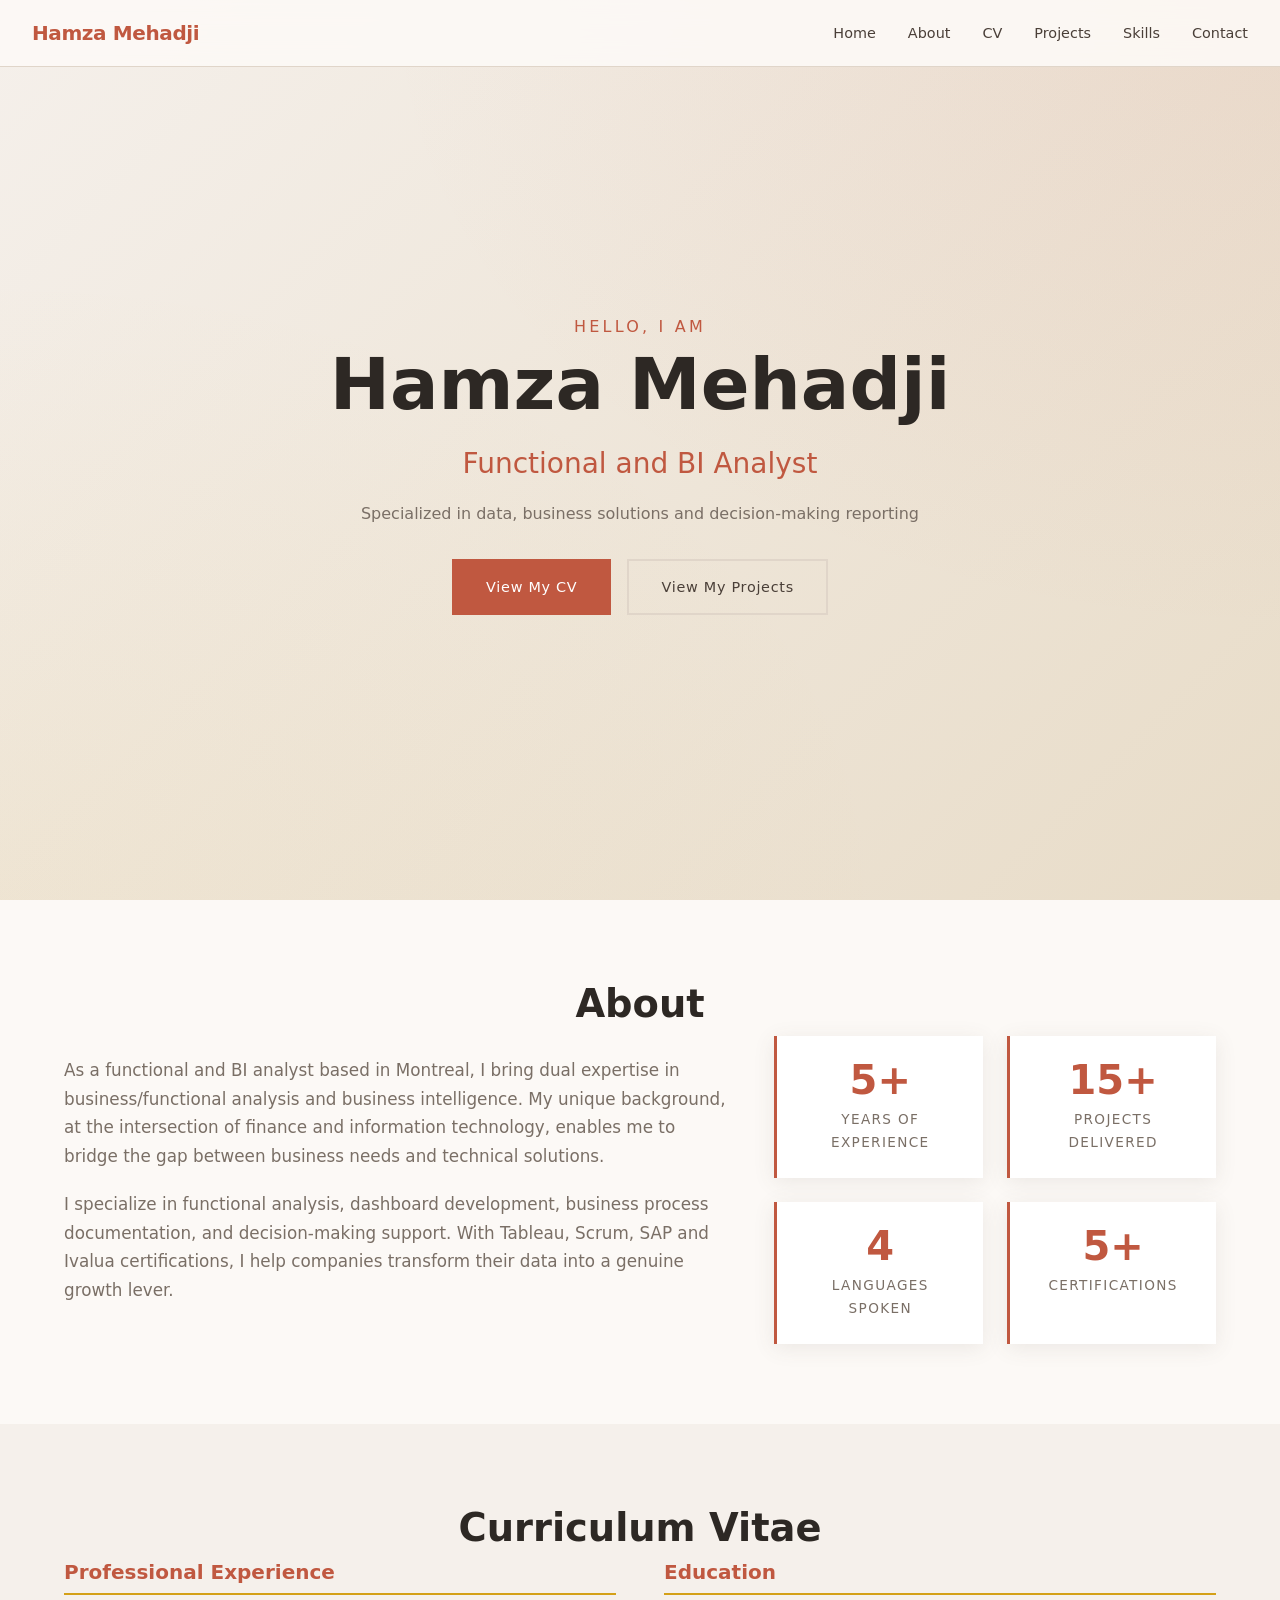
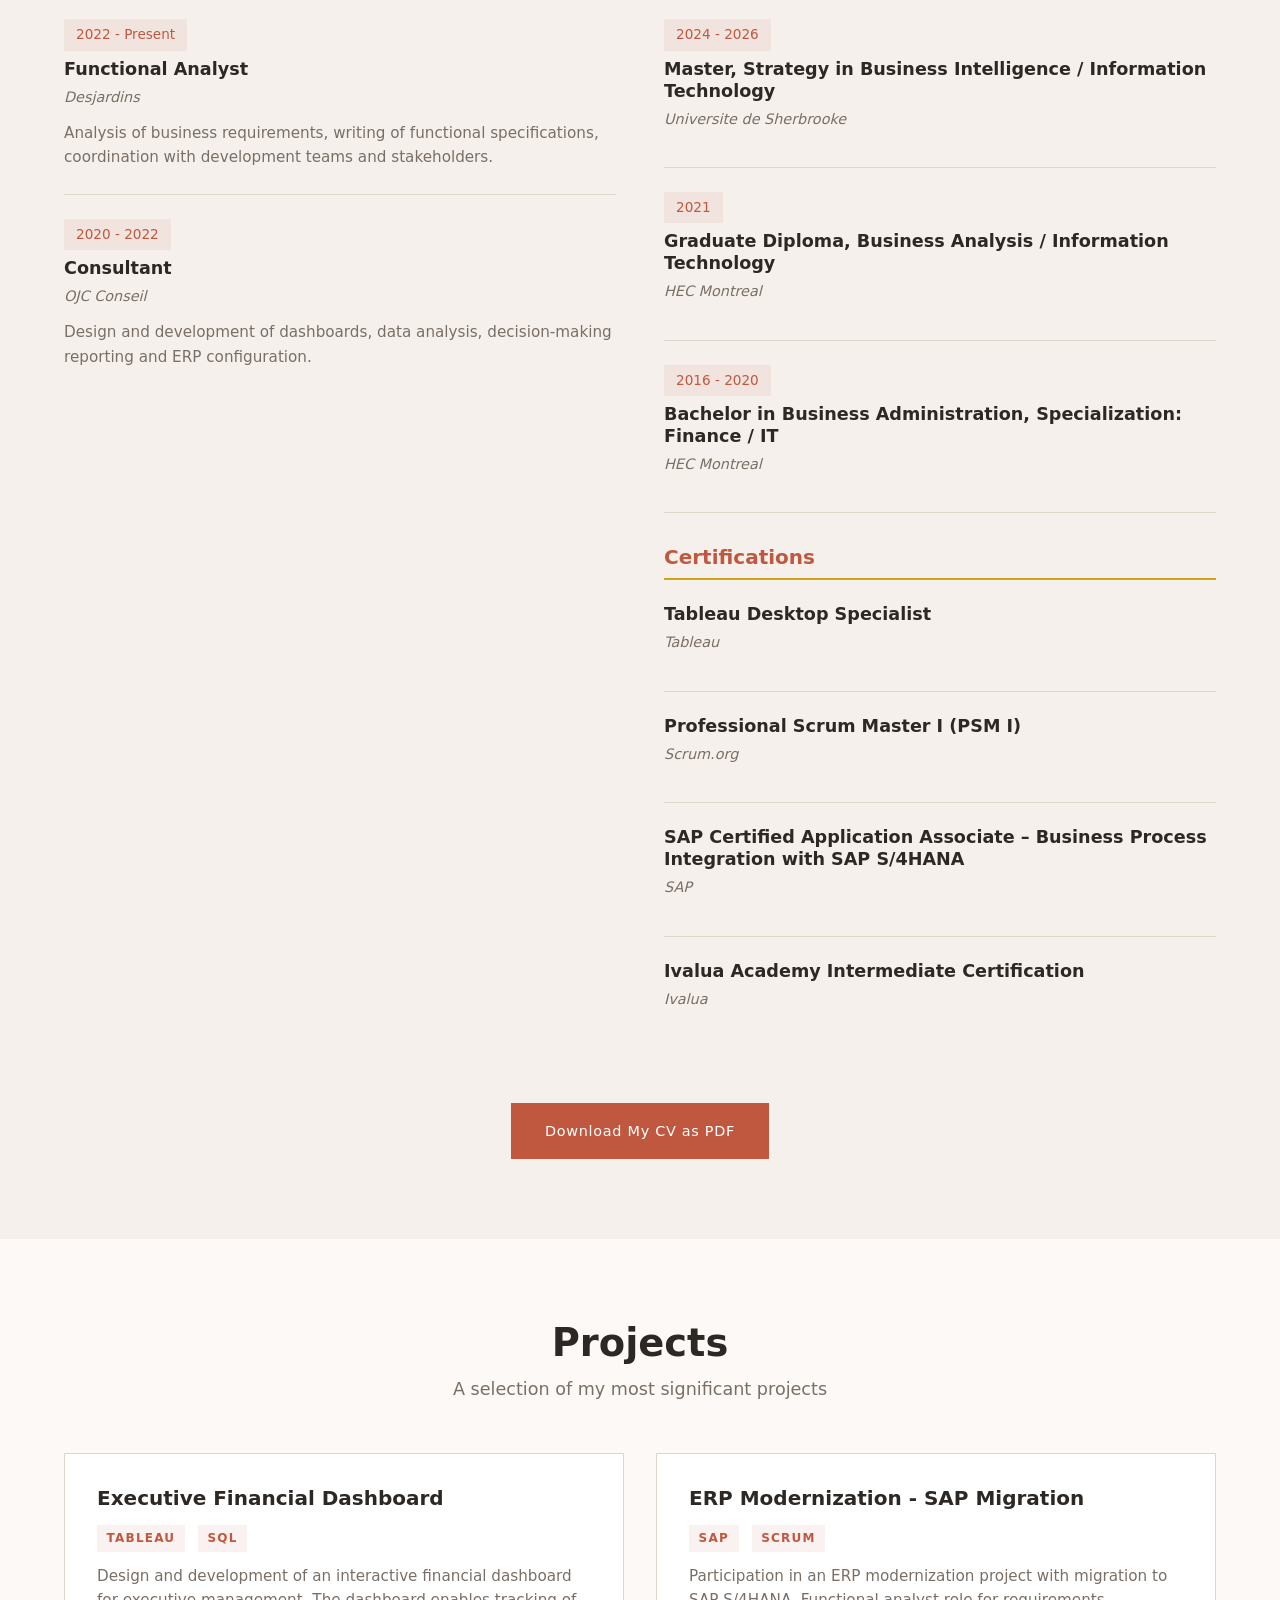
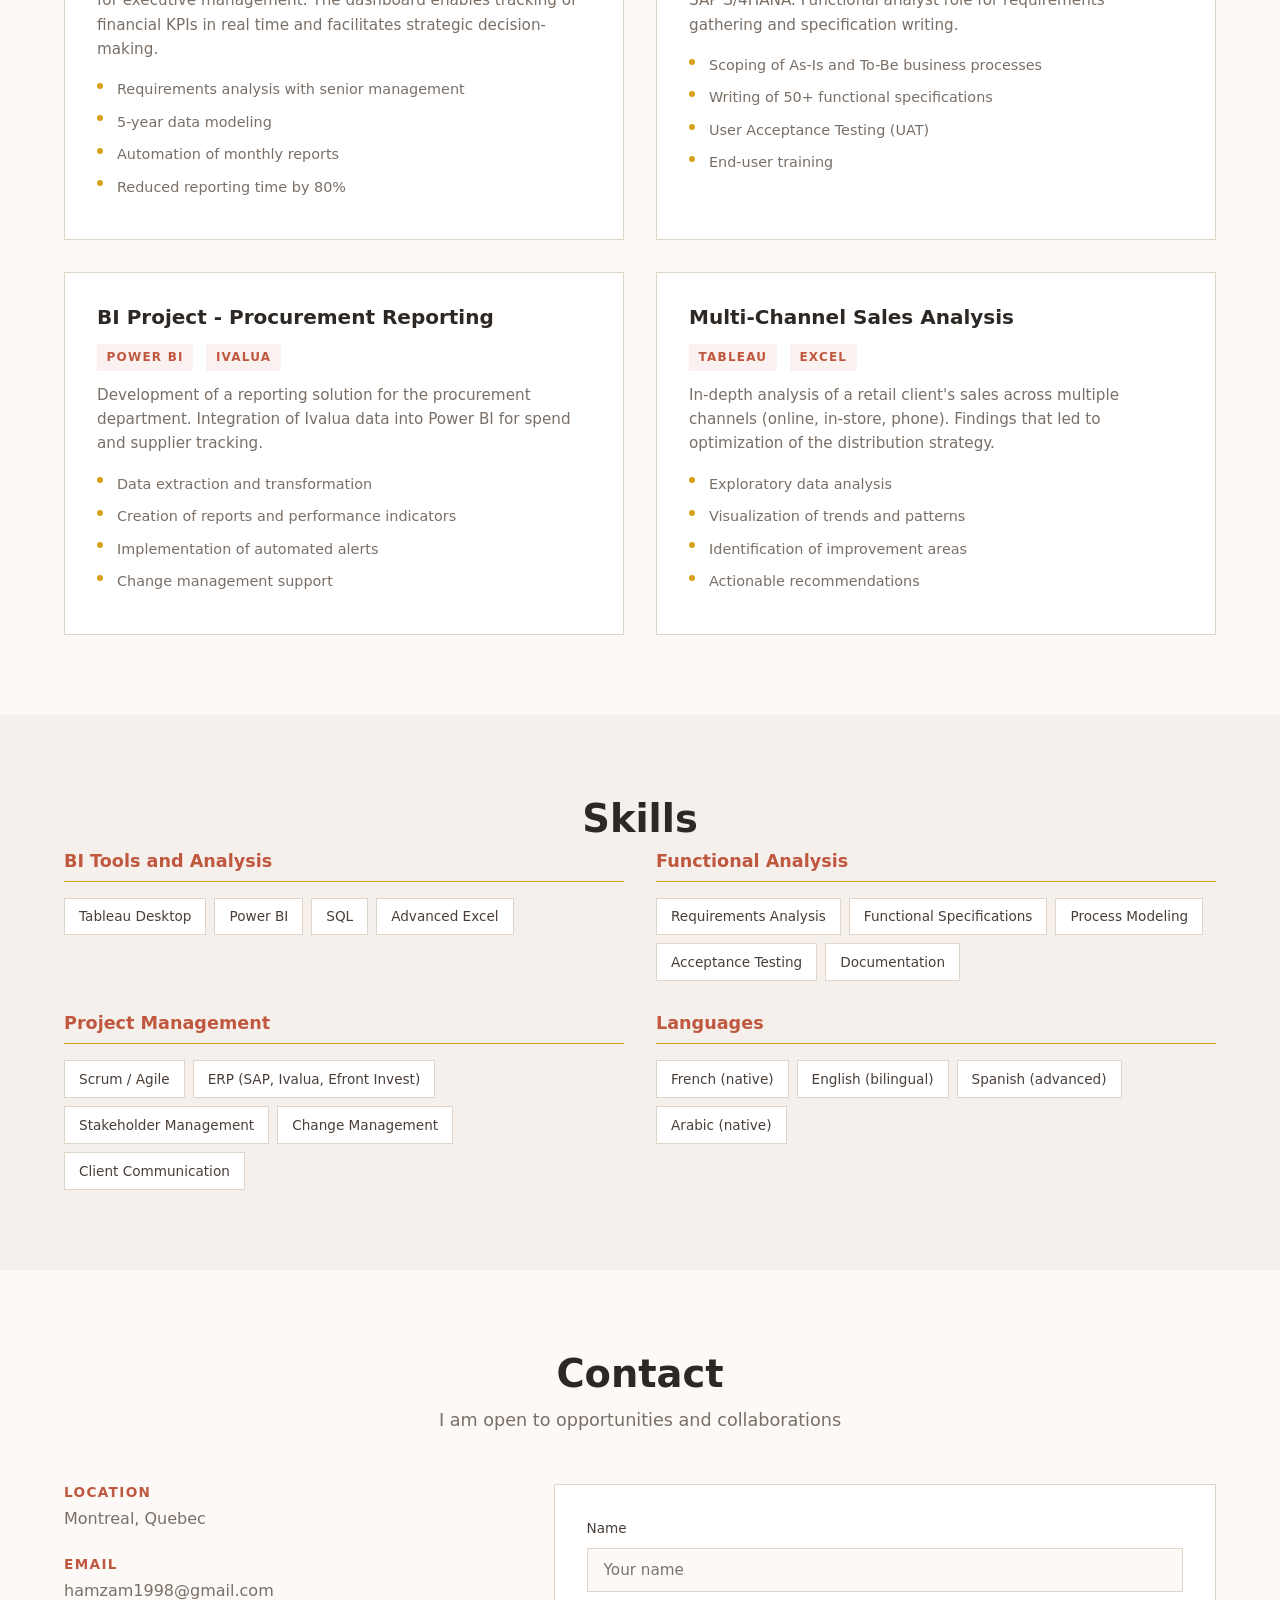
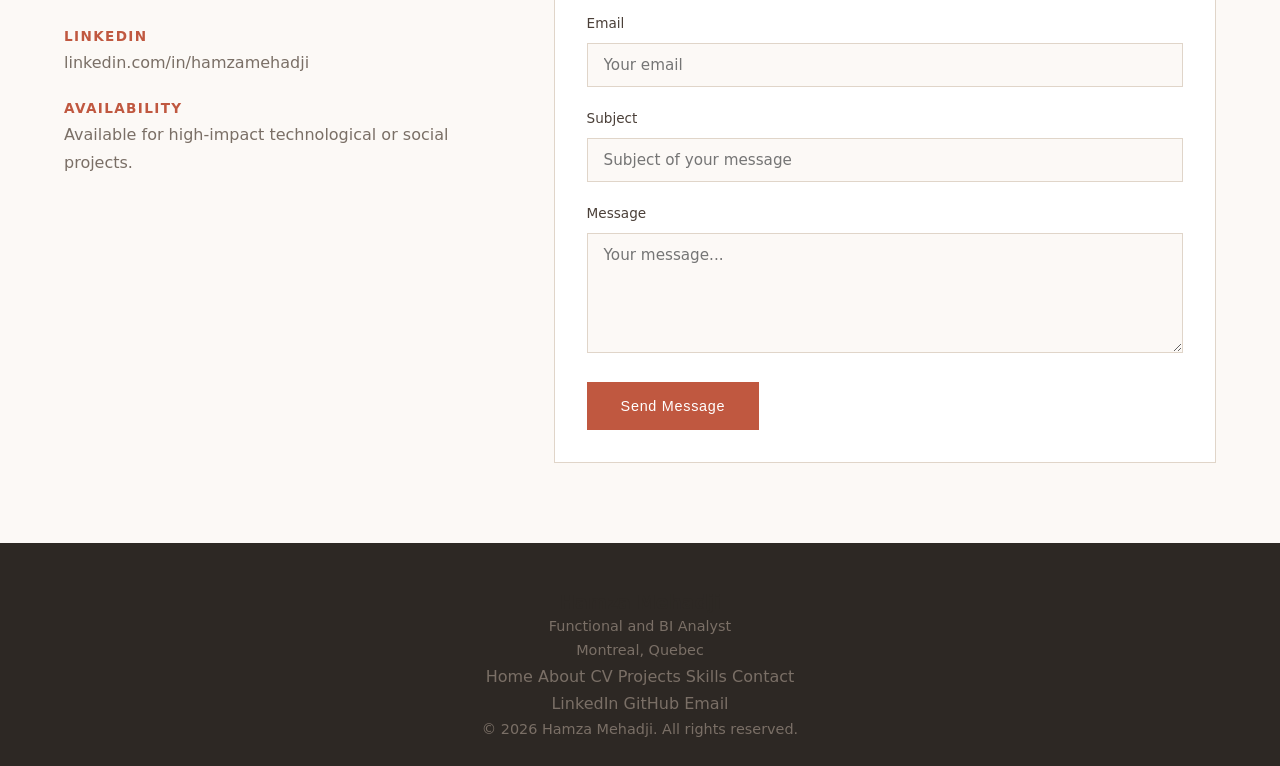
==== commit 4b17263a: "Update index-en.html" ====
--- a/index-en.html
+++ b/index-en.html
@@ -51,15 +51,15 @@
                         <span class="stat-label">Years of Experience</span>
                     </div>
                     <div class="stat-card">
-                        <span class="stat-number">20+</span>
+                        <span class="stat-number">15+</span>
                         <span class="stat-label">Projects Delivered</span>
                     </div>
                     <div class="stat-card">
-                        <span class="stat-number">3</span>
+                        <span class="stat-number">4</span>
                         <span class="stat-label">Languages Spoken</span>
                     </div>
                     <div class="stat-card">
-                        <span class="stat-number">10+</span>
+                        <span class="stat-number">5+</span>
                         <span class="stat-label">Certifications</span>
                     </div>
                 </div>
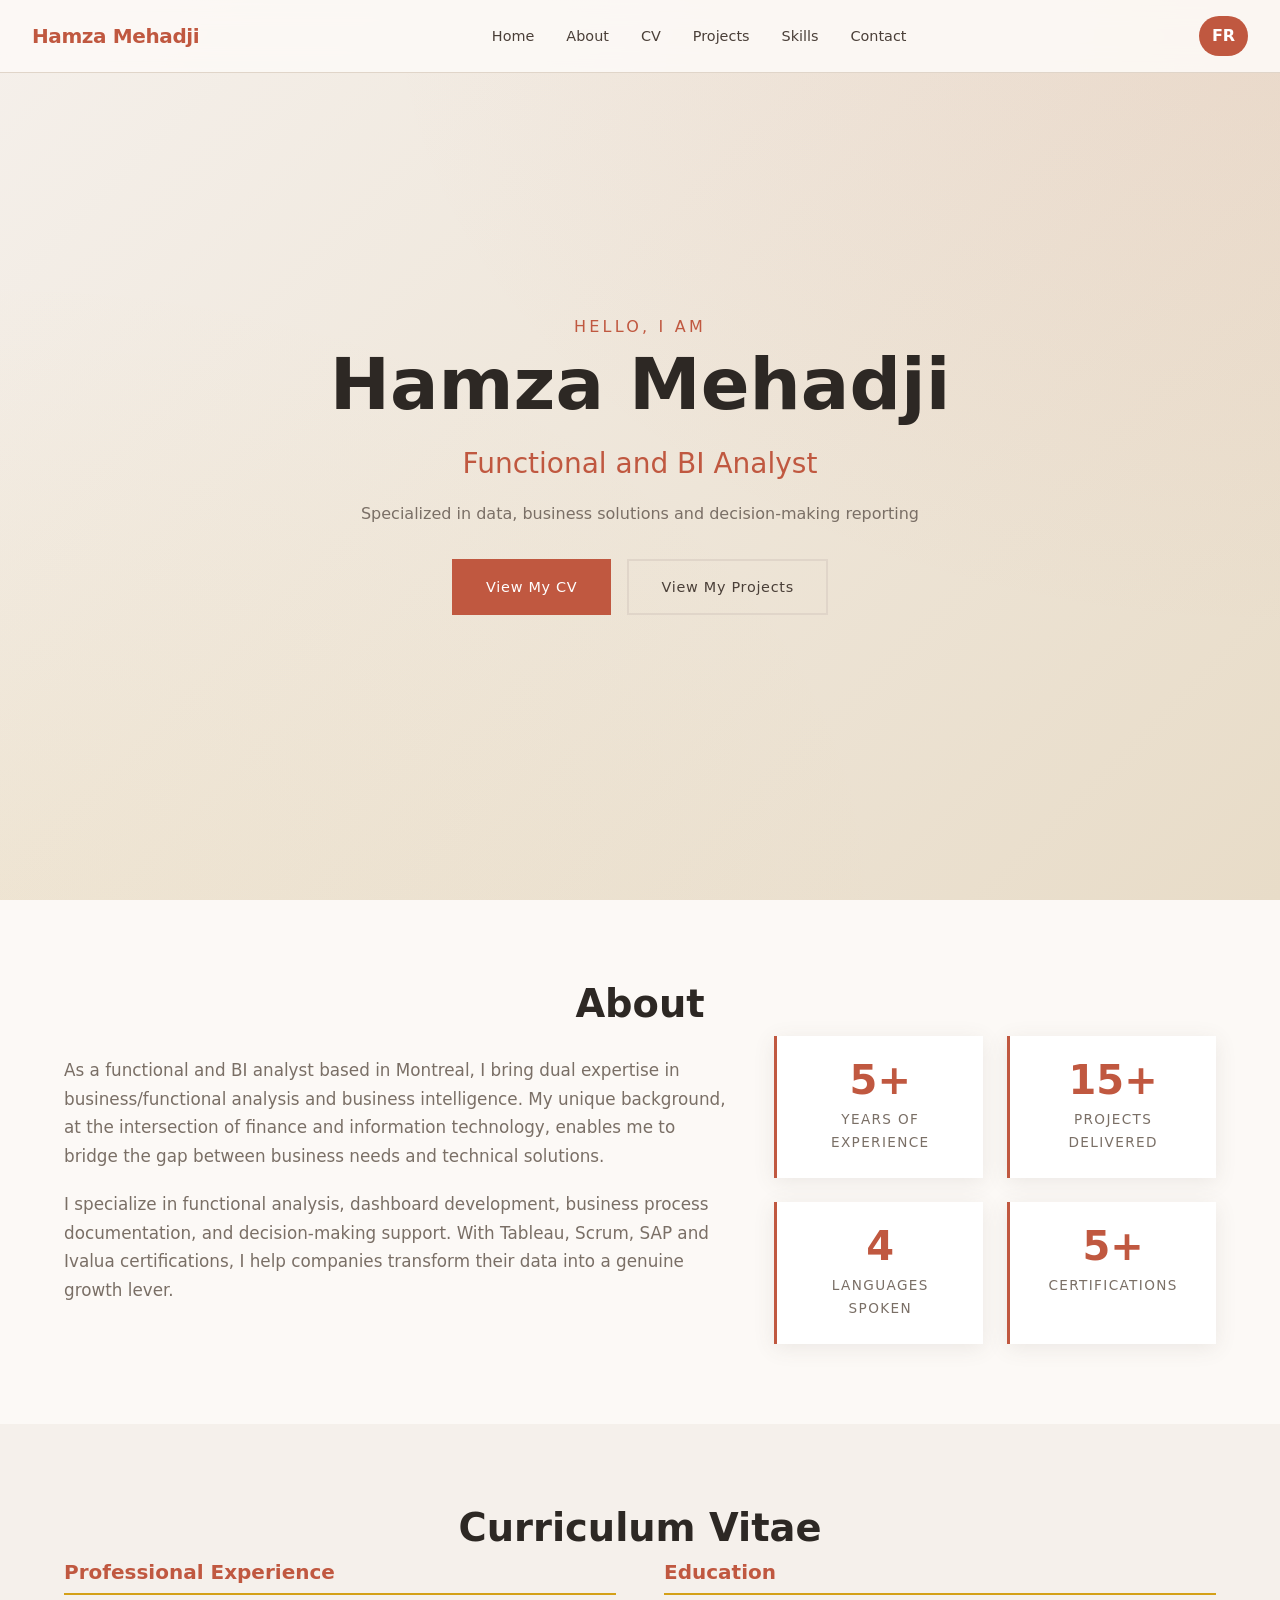
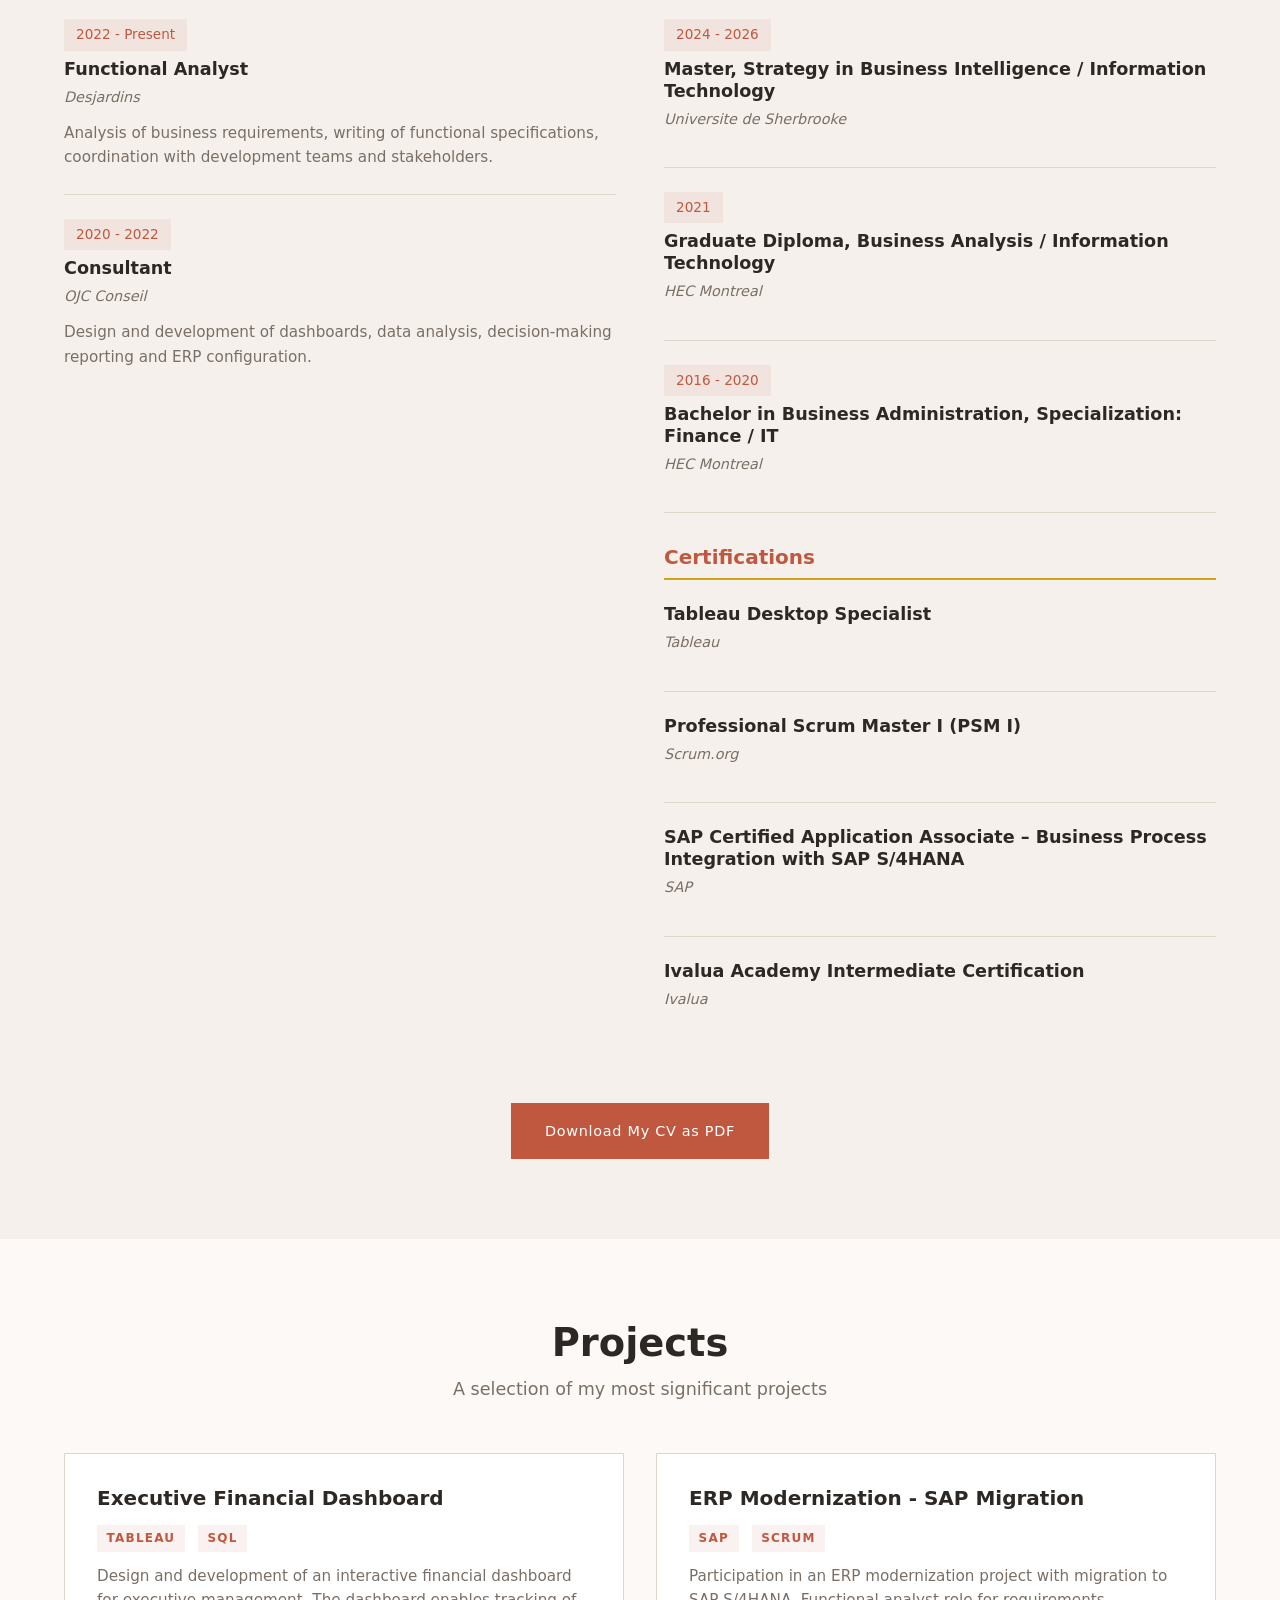
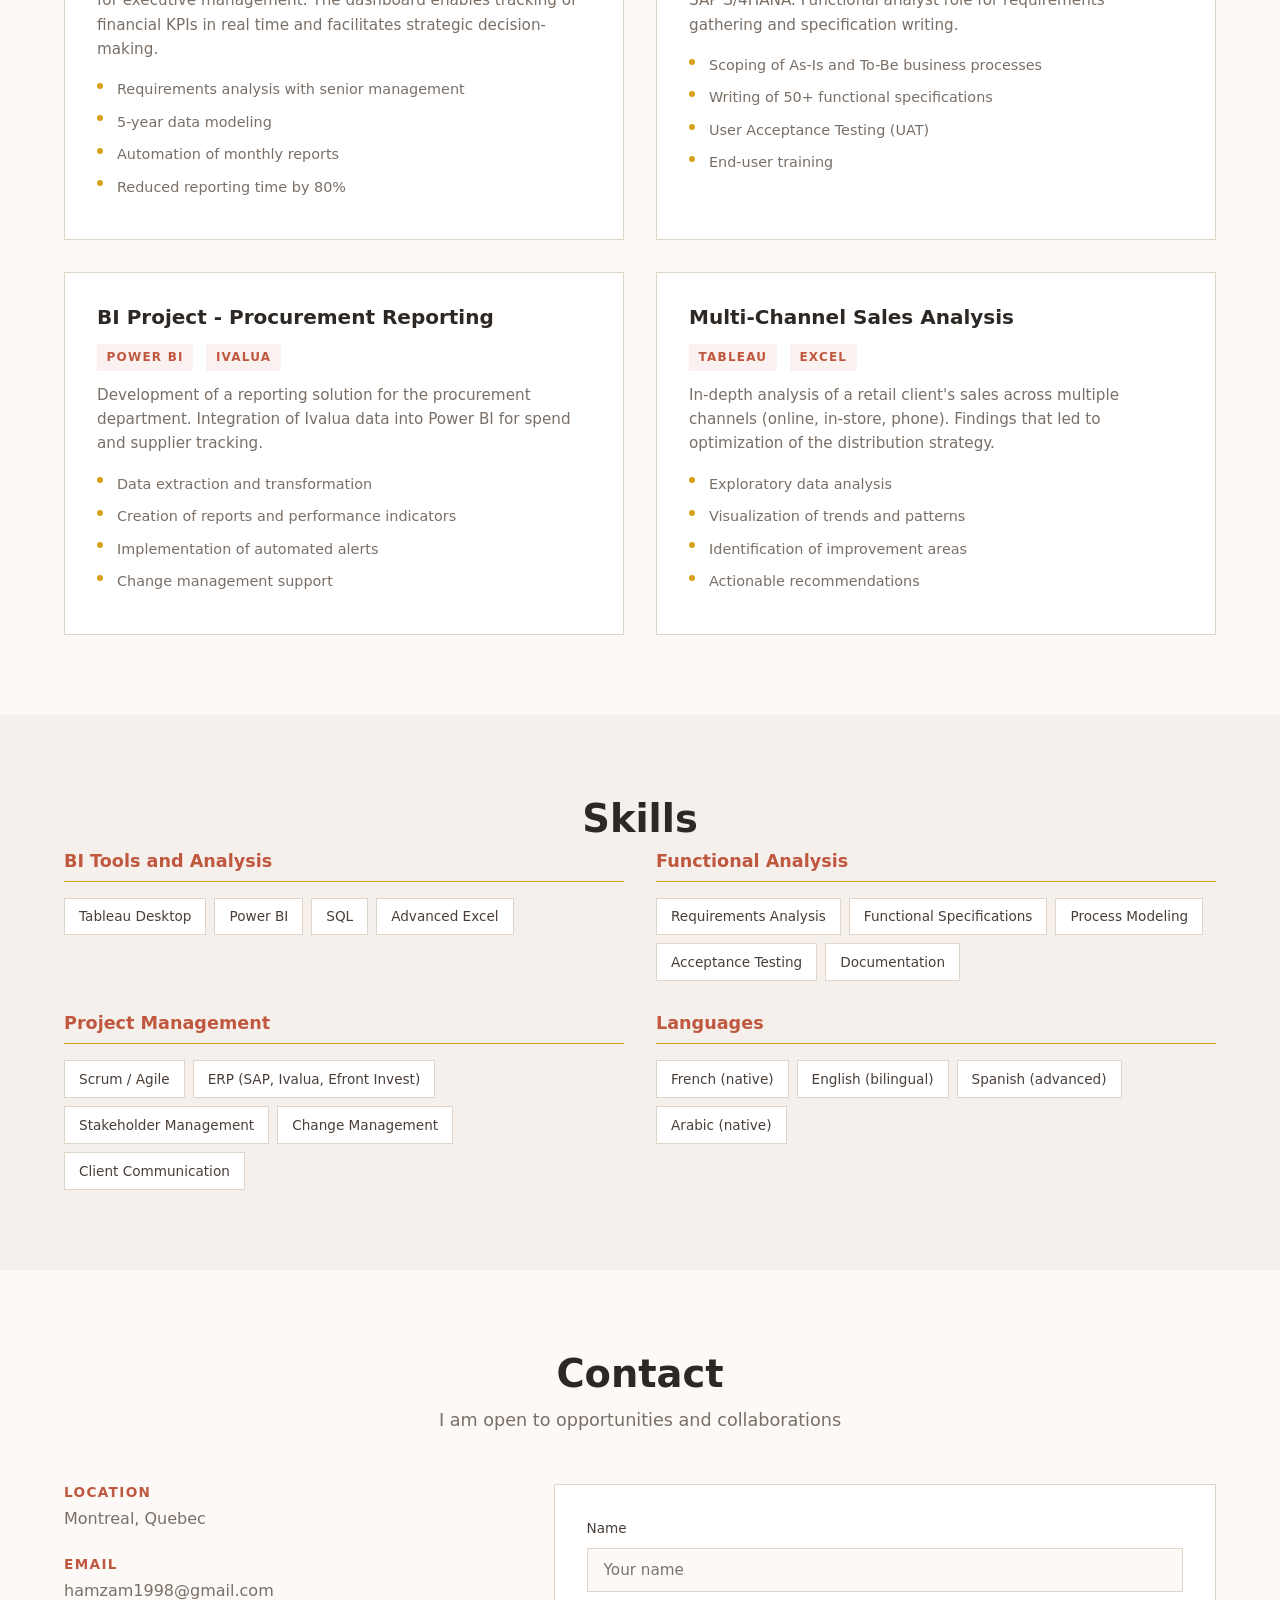
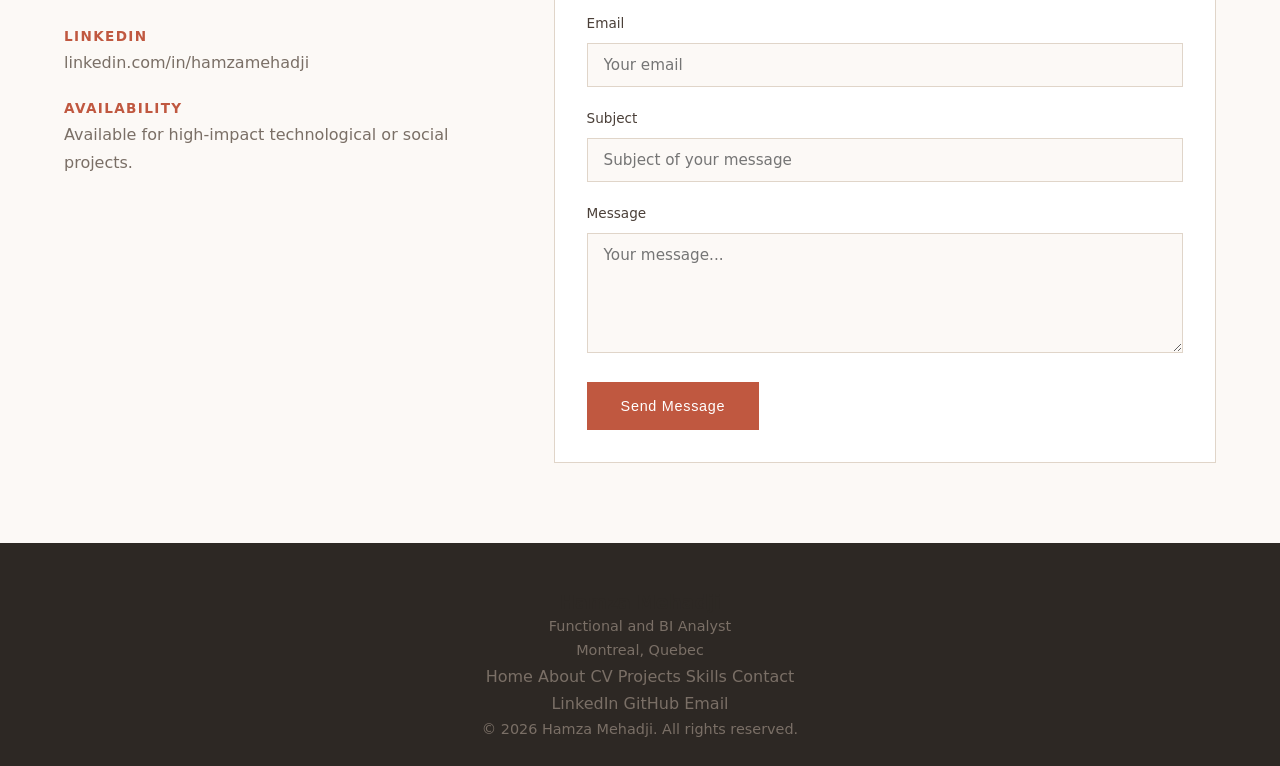
==== commit d67b0fe5: "Add language switch button (FR) to EN page navbar" ====
--- a/index-en.html
+++ b/index-en.html
@@ -19,6 +19,7 @@
             <li><a href="#competences">Skills</a></li>
             <li><a href="#contact">Contact</a></li>
         </ul>
+                        <a href="index.html" class="lang-switch" aria-label="Switch to French"><span>FR</span></a>
         <button class="nav-toggle" aria-label="Menu">&#9776;</button>
     </nav>
 
--- a/styles.css
+++ b/styles.css
@@ -690,5 +690,49 @@
 .mb-2 { margin-bottom: 1rem; }
 .mt-1 { margin-top: 0.5rem; }
 .mt-2 { margin-top: 1rem; }
+
+
+
+
+
+
+
+
+
+
+
+
+
+
+
+
+
+
+/* --- Language Switch Button --- */
+.lang-switch {
+    display: inline-flex;
+    align-items: center;
+    gap: 0.25rem;
+    padding: 0.4rem 0.8rem;
+    background: var(--color-accent);
+    color: white;
+    border-radius: 2rem;
+    font-size: 0.85rem;
+    font-weight: 600;
+    text-decoration: none;
+    transition: all var(--transition);
+    white-space: nowrap;
+}
+
+.lang-switch:hover {
+    background: var(--color-accent-hover);
+    color: white;
+    transform: translateY(-2px);
+    box-shadow: 0 4px 12px rgba(0, 0, 0, 0.15);
+}
+
+.lang-switch span {
+    font-size: 1rem;
+}
 .py-2 { padding-top: 1rem; padding-bottom: 1rem; }
 .py-3 { padding-top: 1.5rem; padding-bottom: 1.5rem; }
